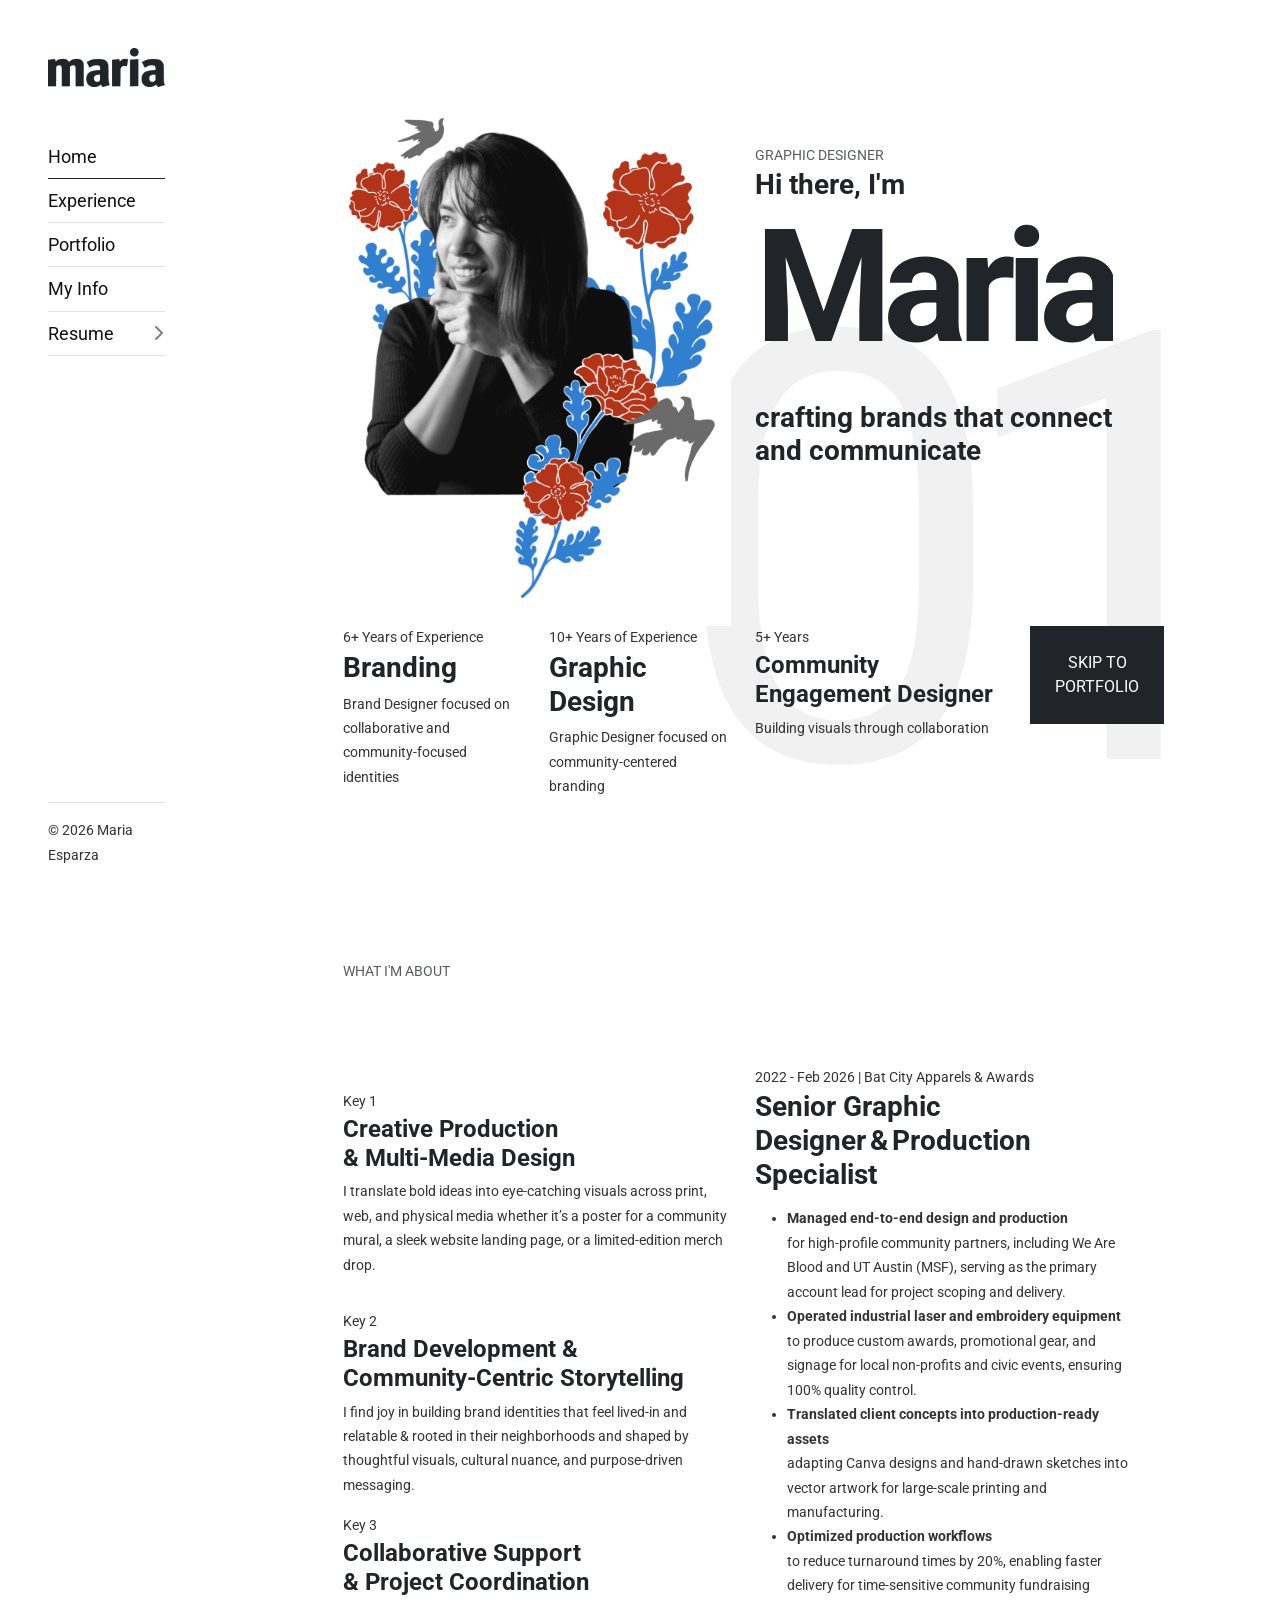
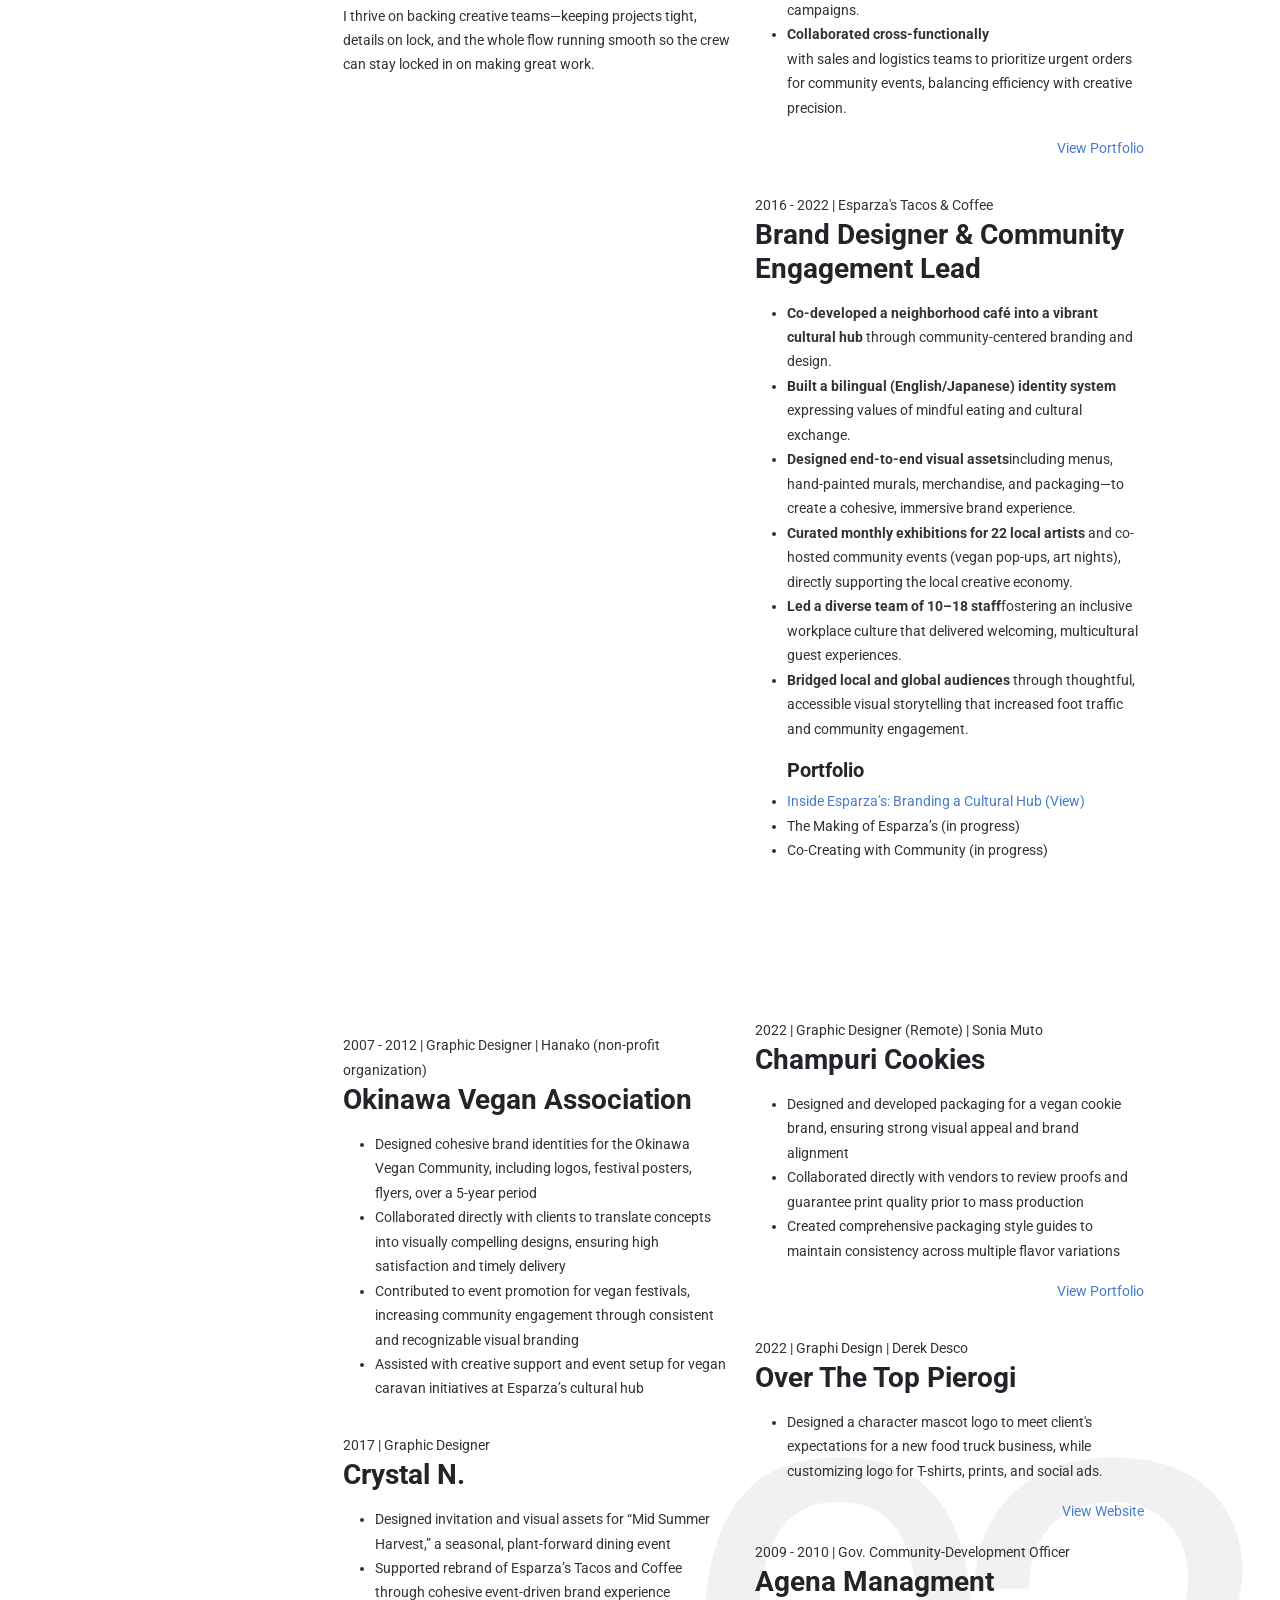
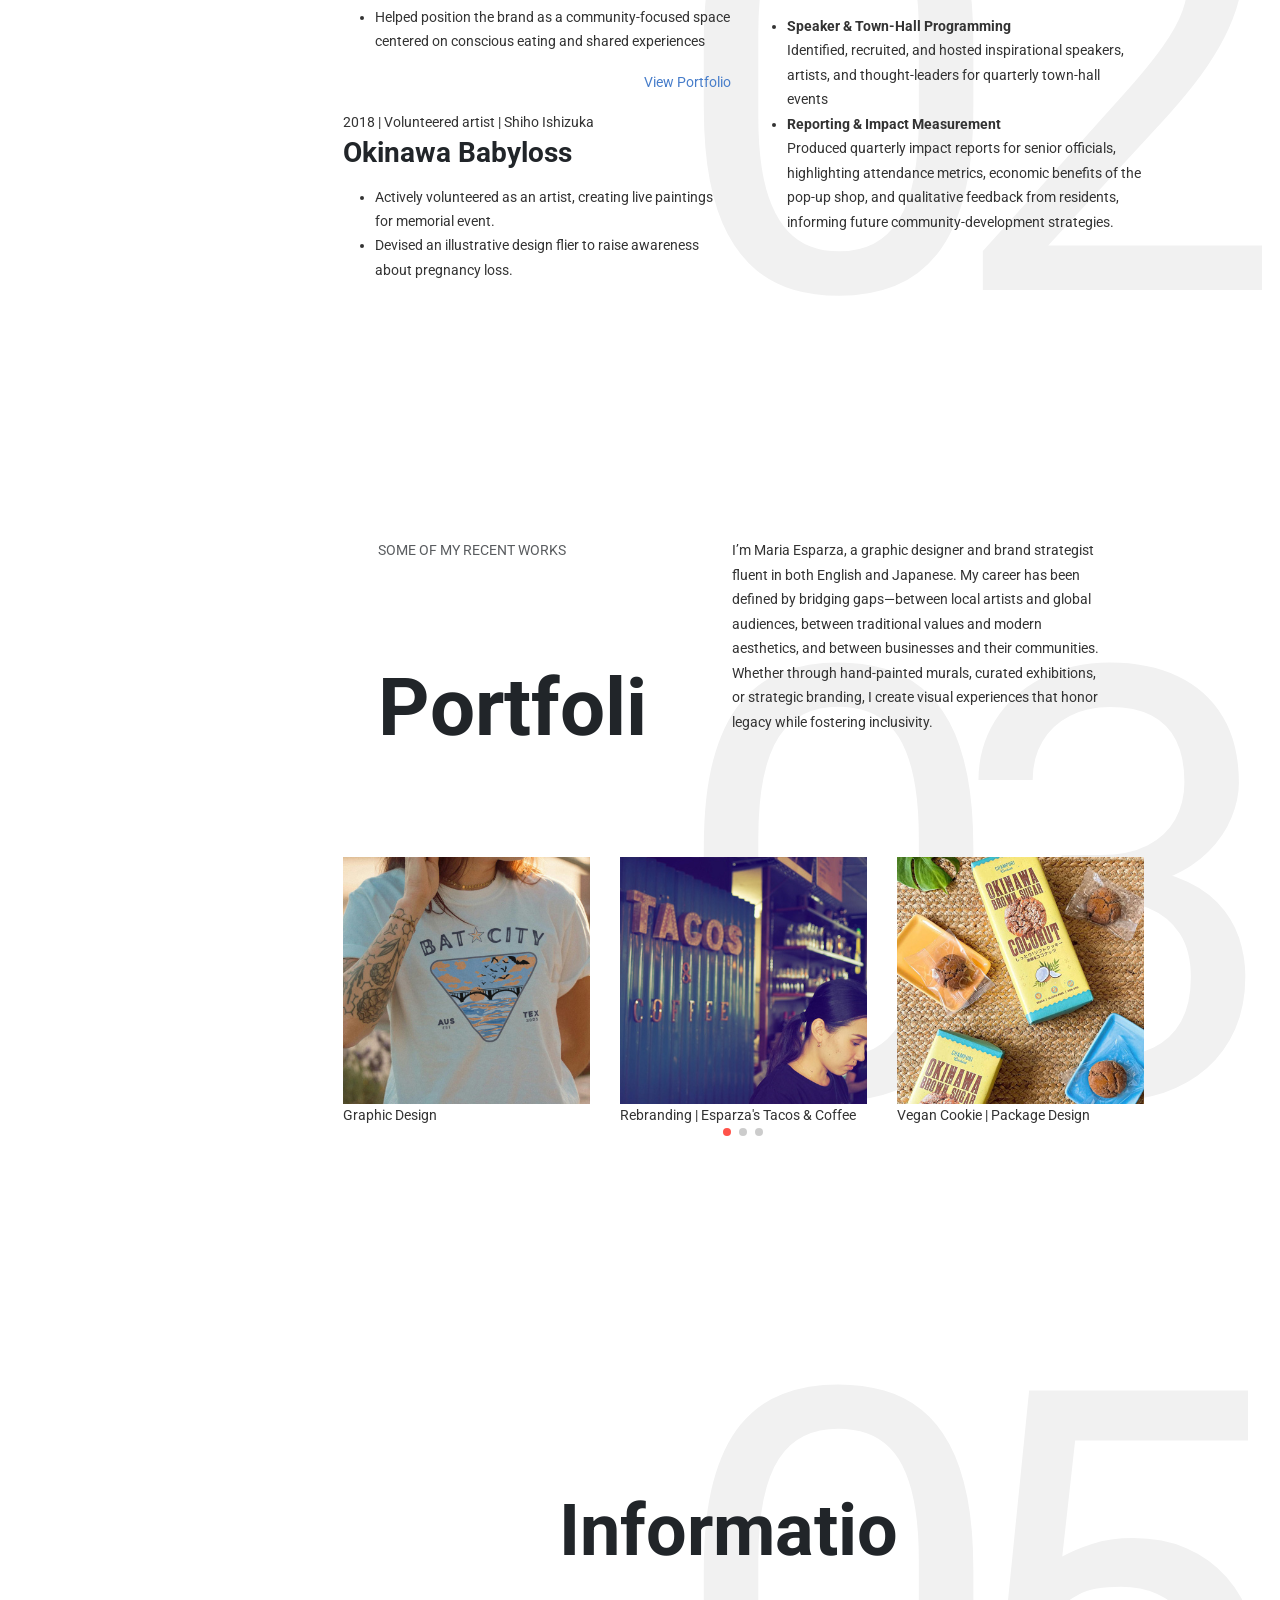
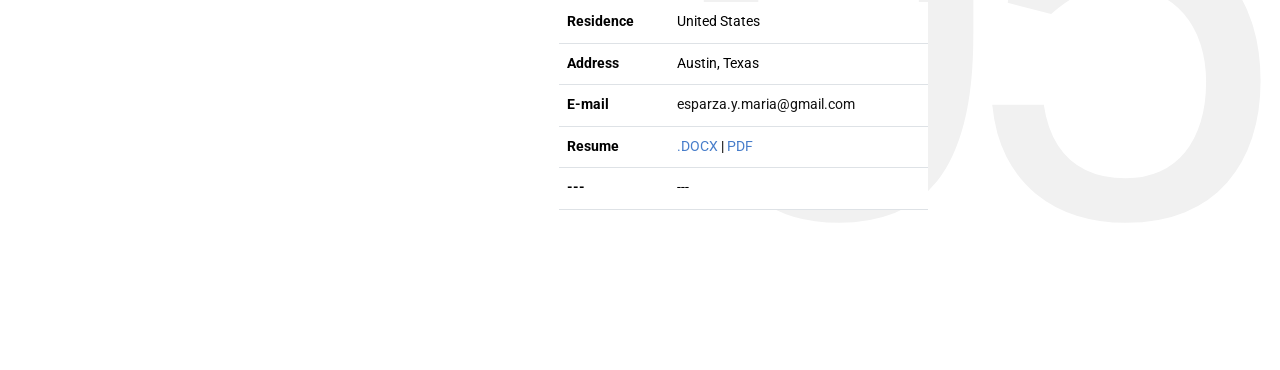
==== index.html @ 0010e44d "Add files via upload" ====
<!DOCTYPE html>
<html lang="en">

<head>
  <title>Maria Esparza Portfolio</title>
  <meta charset="utf-8">
  <meta http-equiv="X-UA-Compatible" content="IE=edge">
  <meta name="viewport" content="width=device-width, initial-scale=1.0">
  <meta name="format-detection" content="telephone=no">
  <meta name="apple-mobile-web-app-capable" content="yes">
  <meta name="author" content="">
  <meta name="keywords" content="">
  <meta name="description" content="">
  <link rel="stylesheet" type="text/css" href="css/vendor.css">
  <link href="https://cdn.jsdelivr.net/npm/bootstrap@5.3.1/dist/css/bootstrap.min.css" rel="stylesheet"
    integrity="sha384-4bw+/aepP/YC94hEpVNVgiZdgIC5+VKNBQNGCHeKRQN+PtmoHDEXuppvnDJzQIu9" crossorigin="anonymous">
  <link rel="stylesheet" type="text/css" href="style.css">

  <link rel="preconnect" href="https://fonts.googleapis.com">
  <link rel="preconnect" href="https://fonts.gstatic.com" crossorigin>
  <link href="https://fonts.googleapis.com/css2?family=Roboto:wght@100;300;400;700;900&display=swap" rel="stylesheet">
</head>

<body class="bg-body homepage post-template" data-bs-spy="scroll" data-bs-target="#header-nav" tabindex="0">
  <svg xmlns="http://www.w3.org/2000/svg" style="display: none;">
    <defs>
      <symbol xmlns="http://www.w3.org/2000/svg" id="instagram" viewBox="0 0 15 15">
        <path fill="none" stroke="currentColor"
          d="M11 3.5h1M4.5.5h6a4 4 0 0 1 4 4v6a4 4 0 0 1-4 4h-6a4 4 0 0 1-4-4v-6a4 4 0 0 1 4-4Zm3 10a3 3 0 1 1 0-6a3 3 0 0 1 0 6Z" />
      </symbol>
      <symbol xmlns="http://www.w3.org/2000/svg" id="facebook" viewBox="0 0 15 15">
        <path fill="none" stroke="currentColor"
          d="M7.5 14.5a7 7 0 1 1 0-14a7 7 0 0 1 0 14Zm0 0v-8a2 2 0 0 1 2-2h.5m-5 4h5" />
      </symbol>
      <symbol xmlns="http://www.w3.org/2000/svg" id="twitter" viewBox="0 0 15 15">
        <path fill="currentColor"
          d="m14.478 1.5l.5-.033a.5.5 0 0 0-.871-.301l.371.334Zm-.498 2.959a.5.5 0 1 0-1 0h1Zm-6.49.082h-.5h.5Zm0 .959h.5h-.5Zm-6.99 7V12a.5.5 0 0 0-.278.916L.5 12.5Zm.998-11l.469-.175a.5.5 0 0 0-.916-.048l.447.223Zm3.994 9l.354.353a.5.5 0 0 0-.195-.827l-.159.474Zm7.224-8.027l-.37.336l.18.199l.265-.04l-.075-.495Zm1.264-.94c.051.778.003 1.25-.123 1.606c-.122.345-.336.629-.723 1l.692.722c.438-.42.776-.832.974-1.388c.193-.546.232-1.178.177-2.006l-.998.066Zm0 3.654V4.46h-1v.728h1Zm-6.99-.646V5.5h1v-.959h-1Zm0 .959V6h1v-.5h-1ZM10.525 1a3.539 3.539 0 0 0-3.537 3.541h1A2.539 2.539 0 0 1 10.526 2V1Zm2.454 4.187C12.98 9.503 9.487 13 5.18 13v1c4.86 0 8.8-3.946 8.8-8.813h-1ZM1.03 1.675C1.574 3.127 3.614 6 7.49 6V5C4.174 5 2.421 2.54 1.966 1.325l-.937.35Zm.021-.398C.004 3.373-.157 5.407.604 7.139c.759 1.727 2.392 3.055 4.73 3.835l.317-.948c-2.155-.72-3.518-1.892-4.132-3.29c-.612-1.393-.523-3.11.427-5.013l-.895-.446Zm4.087 8.87C4.536 10.75 2.726 12 .5 12v1c2.566 0 4.617-1.416 5.346-2.147l-.708-.706Zm7.949-8.009A3.445 3.445 0 0 0 10.526 1v1c.721 0 1.37.311 1.82.809l.74-.671Zm-.296.83a3.513 3.513 0 0 0 2.06-1.134l-.744-.668a2.514 2.514 0 0 1-1.466.813l.15.989ZM.222 12.916C1.863 14.01 3.583 14 5.18 14v-1c-1.63 0-3.048-.011-4.402-.916l-.556.832Z" />
      </symbol>
      <symbol xmlns="http://www.w3.org/2000/svg" id="pinterest" viewBox="0 0 15 15">
        <path fill="none" stroke="currentColor"
          d="m4.5 13.5l3-7m-3.236 3a2.989 2.989 0 0 1-.764-2V7A3.5 3.5 0 0 1 7 3.5h1A3.5 3.5 0 0 1 11.5 7v.5a3 3 0 0 1-3 3a2.081 2.081 0 0 1-1.974-1.423L6.5 9m1 5.5a7 7 0 1 1 0-14a7 7 0 0 1 0 14Z" />
      </symbol>
      <symbol xmlns="http://www.w3.org/2000/svg" id="youtube" viewBox="0 0 15 15">
        <path fill="currentColor"
          d="m1.61 12.738l-.104.489l.105-.489Zm11.78 0l.104.489l-.105-.489Zm0-10.476l.104-.489l-.105.489Zm-11.78 0l.106.489l-.105-.489ZM6.5 5.5l.277-.416A.5.5 0 0 0 6 5.5h.5Zm0 4H6a.5.5 0 0 0 .777.416L6.5 9.5Zm3-2l.277.416a.5.5 0 0 0 0-.832L9.5 7.5ZM0 3.636v7.728h1V3.636H0Zm15 7.728V3.636h-1v7.728h1ZM1.506 13.227c3.951.847 8.037.847 11.988 0l-.21-.978a27.605 27.605 0 0 1-11.568 0l-.21.978ZM13.494 1.773a28.606 28.606 0 0 0-11.988 0l.21.978a27.607 27.607 0 0 1 11.568 0l.21-.978ZM15 3.636c0-.898-.628-1.675-1.506-1.863l-.21.978c.418.09.716.458.716.885h1Zm-1 7.728a.905.905 0 0 1-.716.885l.21.978A1.905 1.905 0 0 0 15 11.364h-1Zm-14 0c0 .898.628 1.675 1.506 1.863l.21-.978A.905.905 0 0 1 1 11.364H0Zm1-7.728c0-.427.298-.796.716-.885l-.21-.978A1.905 1.905 0 0 0 0 3.636h1ZM6 5.5v4h1v-4H6Zm.777 4.416l3-2l-.554-.832l-3 2l.554.832Zm3-2.832l-3-2l-.554.832l3 2l.554-.832Z" />
      </symbol>
      <symbol xmlns="http://www.w3.org/2000/svg" id="dribble" viewBox="0 0 15 15">
        <path fill="none" stroke="currentColor" stroke-linecap="round" stroke-linejoin="round"
          d="M4.839 1.024c3.346 4.041 5.096 7.922 5.704 12.782M.533 6.82c5.985-.138 9.402-1.083 11.97-4.216M2.7 12.594c3.221-4.902 7.171-5.65 11.755-4.293M14.5 7.5a7 7 0 1 0-14 0a7 7 0 0 0 14 0Z" />
      </symbol>
      <symbol xmlns="http://www.w3.org/2000/svg" id="calendar" viewBox="0 0 24 24">
        <g fill="none" stroke="currentColor" stroke-linecap="round" stroke-linejoin="round" stroke-width="2">
          <rect width="20" height="18" x="2" y="4" rx="4" />
          <path d="M8 2v4m8-4v4M2 10h20" />
        </g>
      </symbol>
      <symbol xmlns="http://www.w3.org/2000/svg" id="shopping-bag" viewBox="0 0 24 24">
        <g fill="none" stroke="currentColor" stroke-linecap="round" stroke-linejoin="round" stroke-width="2">
          <path
            d="M3.977 9.84A2 2 0 0 1 5.971 8h12.058a2 2 0 0 1 1.994 1.84l.803 10A2 2 0 0 1 18.833 22H5.167a2 2 0 0 1-1.993-2.16l.803-10Z" />
          <path d="M16 11V6a4 4 0 0 0-4-4v0a4 4 0 0 0-4 4v5" />
        </g>
      </symbol>
      <symbol xmlns="http://www.w3.org/2000/svg" id="gift" viewBox="0 0 24 24">
        <g fill="none" stroke="currentColor" stroke-linecap="round" stroke-linejoin="round" stroke-width="2">
          <rect width="18" height="14" x="3" y="8" rx="2" />
          <path d="M12 5a3 3 0 1 0-3 3m6 0a3 3 0 1 0-3-3m0 0v17m9-7H3" />
        </g>
      </symbol>
      <symbol xmlns="http://www.w3.org/2000/svg" id="arrow-cycle" viewBox="0 0 24 24">
        <g fill="none" stroke="currentColor" stroke-linecap="round" stroke-linejoin="round" stroke-width="2">
          <path
            d="M22 12c0 6-4.39 10-9.806 10C7.792 22 4.24 19.665 3 16m-1-4C2 6 6.39 2 11.806 2C16.209 2 19.76 4.335 21 8" />
          <path d="m7 17l-4-1l-1 4M17 7l4 1l1-4" />
        </g>
      </symbol>
      <symbol xmlns="http://www.w3.org/2000/svg" id="link" viewBox="0 0 24 24">
        <path fill="currentColor"
          d="M12 19a1 1 0 1 0-1-1a1 1 0 0 0 1 1Zm5 0a1 1 0 1 0-1-1a1 1 0 0 0 1 1Zm0-4a1 1 0 1 0-1-1a1 1 0 0 0 1 1Zm-5 0a1 1 0 1 0-1-1a1 1 0 0 0 1 1Zm7-12h-1V2a1 1 0 0 0-2 0v1H8V2a1 1 0 0 0-2 0v1H5a3 3 0 0 0-3 3v14a3 3 0 0 0 3 3h14a3 3 0 0 0 3-3V6a3 3 0 0 0-3-3Zm1 17a1 1 0 0 1-1 1H5a1 1 0 0 1-1-1v-9h16Zm0-11H4V6a1 1 0 0 1 1-1h1v1a1 1 0 0 0 2 0V5h8v1a1 1 0 0 0 2 0V5h1a1 1 0 0 1 1 1ZM7 15a1 1 0 1 0-1-1a1 1 0 0 0 1 1Zm0 4a1 1 0 1 0-1-1a1 1 0 0 0 1 1Z" />
      </symbol>
      <symbol xmlns="http://www.w3.org/2000/svg" id="arrow-left" viewBox="0 0 24 24">
        <path fill="currentColor"
          d="M17 11H9.41l3.3-3.29a1 1 0 1 0-1.42-1.42l-5 5a1 1 0 0 0-.21.33a1 1 0 0 0 0 .76a1 1 0 0 0 .21.33l5 5a1 1 0 0 0 1.42 0a1 1 0 0 0 0-1.42L9.41 13H17a1 1 0 0 0 0-2Z" />
      </symbol>
      <symbol xmlns="http://www.w3.org/2000/svg" id="arrow-right" viewBox="0 0 24 24">
        <path fill="currentColor"
          d="M17.92 11.62a1 1 0 0 0-.21-.33l-5-5a1 1 0 0 0-1.42 1.42l3.3 3.29H7a1 1 0 0 0 0 2h7.59l-3.3 3.29a1 1 0 0 0 0 1.42a1 1 0 0 0 1.42 0l5-5a1 1 0 0 0 .21-.33a1 1 0 0 0 0-.76Z" />
      </symbol>
      <symbol xmlns="http://www.w3.org/2000/svg" id="play" viewBox="0 0 24 24">
        <g fill="none" fill-rule="evenodd">
          <path
            d="M24 0v24H0V0h24ZM12.593 23.258l-.011.002l-.071.035l-.02.004l-.014-.004l-.071-.035c-.01-.004-.019-.001-.024.005l-.004.01l-.017.428l.005.02l.01.013l.104.074l.015.004l.012-.004l.104-.074l.012-.016l.004-.017l-.017-.427c-.002-.01-.009-.017-.017-.018Zm.265-.113l-.013.002l-.185.093l-.01.01l-.003.011l.018.43l.005.012l.008.007l.201.093c.012.004.023 0 .029-.008l.004-.014l-.034-.614c-.003-.012-.01-.02-.02-.022Zm-.715.002a.023.023 0 0 0-.027.006l-.006.014l-.034.614c0 .012.007.02.017.024l.015-.002l.201-.093l.01-.008l.004-.011l.017-.43l-.003-.012l-.01-.01l-.184-.092Z" />
          <path fill="currentColor"
            d="M5.669 4.76a1.469 1.469 0 0 1 2.04-1.177c1.062.454 3.442 1.533 6.462 3.276c3.021 1.744 5.146 3.267 6.069 3.958c.788.591.79 1.763.001 2.356c-.914.687-3.013 2.19-6.07 3.956c-3.06 1.766-5.412 2.832-6.464 3.28c-.906.387-1.92-.2-2.038-1.177c-.138-1.142-.396-3.735-.396-7.237c0-3.5.257-6.092.396-7.235Z" />
        </g>
      </symbol>
      <symbol xmlns="http://www.w3.org/2000/svg" id="category" viewBox="0 0 24 24">
        <path fill="currentColor"
          d="M19 5.5h-6.28l-.32-1a3 3 0 0 0-2.84-2H5a3 3 0 0 0-3 3v13a3 3 0 0 0 3 3h14a3 3 0 0 0 3-3v-10a3 3 0 0 0-3-3Zm1 13a1 1 0 0 1-1 1H5a1 1 0 0 1-1-1v-13a1 1 0 0 1 1-1h4.56a1 1 0 0 1 .95.68l.54 1.64a1 1 0 0 0 .95.68h7a1 1 0 0 1 1 1Z" />
      </symbol>
      <symbol xmlns="http://www.w3.org/2000/svg" id="calendar" viewBox="0 0 24 24">
        <path fill="currentColor"
          d="M19 4h-2V3a1 1 0 0 0-2 0v1H9V3a1 1 0 0 0-2 0v1H5a3 3 0 0 0-3 3v12a3 3 0 0 0 3 3h14a3 3 0 0 0 3-3V7a3 3 0 0 0-3-3Zm1 15a1 1 0 0 1-1 1H5a1 1 0 0 1-1-1v-7h16Zm0-9H4V7a1 1 0 0 1 1-1h2v1a1 1 0 0 0 2 0V6h6v1a1 1 0 0 0 2 0V6h2a1 1 0 0 1 1 1Z" />
      </symbol>
      <symbol xmlns="http://www.w3.org/2000/svg" id="heart" viewBox="0 0 24 24">
        <path fill="currentColor"
          d="M20.16 4.61A6.27 6.27 0 0 0 12 4a6.27 6.27 0 0 0-8.16 9.48l7.45 7.45a1 1 0 0 0 1.42 0l7.45-7.45a6.27 6.27 0 0 0 0-8.87Zm-1.41 7.46L12 18.81l-6.75-6.74a4.28 4.28 0 0 1 3-7.3a4.25 4.25 0 0 1 3 1.25a1 1 0 0 0 1.42 0a4.27 4.27 0 0 1 6 6.05Z" />
      </symbol>
      <symbol xmlns="http://www.w3.org/2000/svg" id="plus" viewBox="0 0 24 24">
        <path fill="currentColor"
          d="M19 11h-6V5a1 1 0 0 0-2 0v6H5a1 1 0 0 0 0 2h6v6a1 1 0 0 0 2 0v-6h6a1 1 0 0 0 0-2Z" />
      </symbol>
      <symbol xmlns="http://www.w3.org/2000/svg" id="minus" viewBox="0 0 24 24">
        <path fill="currentColor" d="M19 11H5a1 1 0 0 0 0 2h14a1 1 0 0 0 0-2Z" />
      </symbol>
      <symbol xmlns="http://www.w3.org/2000/svg" id="cart" viewBox="0 0 24 24">
        <path fill="currentColor"
          d="M8.5 19a1.5 1.5 0 1 0 1.5 1.5A1.5 1.5 0 0 0 8.5 19ZM19 16H7a1 1 0 0 1 0-2h8.491a3.013 3.013 0 0 0 2.885-2.176l1.585-5.55A1 1 0 0 0 19 5H6.74a3.007 3.007 0 0 0-2.82-2H3a1 1 0 0 0 0 2h.921a1.005 1.005 0 0 1 .962.725l.155.545v.005l1.641 5.742A3 3 0 0 0 7 18h12a1 1 0 0 0 0-2Zm-1.326-9l-1.22 4.274a1.005 1.005 0 0 1-.963.726H8.754l-.255-.892L7.326 7ZM16.5 19a1.5 1.5 0 1 0 1.5 1.5a1.5 1.5 0 0 0-1.5-1.5Z" />
      </symbol>
      <symbol xmlns="http://www.w3.org/2000/svg" id="check" viewBox="0 0 24 24">
        <path fill="currentColor"
          d="M18.71 7.21a1 1 0 0 0-1.42 0l-7.45 7.46l-3.13-3.14A1 1 0 1 0 5.29 13l3.84 3.84a1 1 0 0 0 1.42 0l8.16-8.16a1 1 0 0 0 0-1.47Z" />
      </symbol>
      <symbol xmlns="http://www.w3.org/2000/svg" id="trash" viewBox="0 0 24 24">
        <path fill="currentColor"
          d="M10 18a1 1 0 0 0 1-1v-6a1 1 0 0 0-2 0v6a1 1 0 0 0 1 1ZM20 6h-4V5a3 3 0 0 0-3-3h-2a3 3 0 0 0-3 3v1H4a1 1 0 0 0 0 2h1v11a3 3 0 0 0 3 3h8a3 3 0 0 0 3-3V8h1a1 1 0 0 0 0-2ZM10 5a1 1 0 0 1 1-1h2a1 1 0 0 1 1 1v1h-4Zm7 14a1 1 0 0 1-1 1H8a1 1 0 0 1-1-1V8h10Zm-3-1a1 1 0 0 0 1-1v-6a1 1 0 0 0-2 0v6a1 1 0 0 0 1 1Z" />
      </symbol>
      <symbol xmlns="http://www.w3.org/2000/svg" id="star-outline" viewBox="0 0 15 15">
        <path fill="none" stroke="currentColor" stroke-linecap="round" stroke-linejoin="round"
          d="M7.5 9.804L5.337 11l.413-2.533L4 6.674l2.418-.37L7.5 4l1.082 2.304l2.418.37l-1.75 1.793L9.663 11L7.5 9.804Z" />
      </symbol>
      <symbol xmlns="http://www.w3.org/2000/svg" id="star-solid" viewBox="0 0 15 15">
        <path fill="currentColor"
          d="M7.953 3.788a.5.5 0 0 0-.906 0L6.08 5.85l-2.154.33a.5.5 0 0 0-.283.843l1.574 1.613l-.373 2.284a.5.5 0 0 0 .736.518l1.92-1.063l1.921 1.063a.5.5 0 0 0 .736-.519l-.373-2.283l1.574-1.613a.5.5 0 0 0-.283-.844L8.921 5.85l-.968-2.062Z" />
      </symbol>
      <symbol xmlns="http://www.w3.org/2000/svg" id="search" viewBox="0 0 24 24">
        <path fill="currentColor"
          d="M21.71 20.29L18 16.61A9 9 0 1 0 16.61 18l3.68 3.68a1 1 0 0 0 1.42 0a1 1 0 0 0 0-1.39ZM11 18a7 7 0 1 1 7-7a7 7 0 0 1-7 7Z" />
      </symbol>
      <symbol xmlns="http://www.w3.org/2000/svg" id="user" viewBox="0 0 24 24">
        <path fill="currentColor"
          d="M15.71 12.71a6 6 0 1 0-7.42 0a10 10 0 0 0-6.22 8.18a1 1 0 0 0 2 .22a8 8 0 0 1 15.9 0a1 1 0 0 0 1 .89h.11a1 1 0 0 0 .88-1.1a10 10 0 0 0-6.25-8.19ZM12 12a4 4 0 1 1 4-4a4 4 0 0 1-4 4Z" />
      </symbol>
      <symbol xmlns="http://www.w3.org/2000/svg" id="close" viewBox="0 0 15 15">
        <path fill="currentColor"
          d="M7.953 3.788a.5.5 0 0 0-.906 0L6.08 5.85l-2.154.33a.5.5 0 0 0-.283.843l1.574 1.613l-.373 2.284a.5.5 0 0 0 .736.518l1.92-1.063l1.921 1.063a.5.5 0 0 0 .736-.519l-.373-2.283l1.574-1.613a.5.5 0 0 0-.283-.844L8.921 5.85l-.968-2.062Z" />
      </symbol>
      <symbol xmlns="http://www.w3.org/2000/svg" id="quote" viewBox="0 0 448 512">
        <path fill="currentColor"
          d="M0 216C0 149.7 53.7 96 120 96h8c17.7 0 32 14.3 32 32s-14.3 32-32 32h-8c-30.9 0-56 25.1-56 56v8h64c35.3 0 64 28.7 64 64v64c0 35.3-28.7 64-64 64H64c-35.3 0-64-28.7-64-64V216zm256 0c0-66.3 53.7-120 120-120h8c17.7 0 32 14.3 32 32s-14.3 32-32 32h-8c-30.9 0-56 25.1-56 56v8h64c35.3 0 64 28.7 64 64v64c0 35.3-28.7 64-64 64h-64c-35.3 0-64-28.7-64-64V216z" />
      </symbol>
      <symbol xmlns="http://www.w3.org/2000/svg" id="folder" viewBox="0 0 18 18" fill="none">
        <path
          d="M14.0946 4.04689H9.56953L9.33895 3.3259C9.18947 2.90285 8.9122 2.53678 8.54555 2.27842C8.1789 2.02006 7.74102 1.8822 7.29258 1.88393H4.00687C3.43356 1.88393 2.88374 2.11181 2.47835 2.51744C2.07296 2.92308 1.84521 3.47324 1.84521 4.04689V13.4197C1.84521 13.9934 2.07296 14.5435 2.47835 14.9492C2.88374 15.3548 3.43356 15.5827 4.00687 15.5827H14.0946C14.6679 15.5827 15.2177 15.3548 15.6231 14.9492C16.0285 14.5435 16.2562 13.9934 16.2562 13.4197V6.20985C16.2562 5.6362 16.0285 5.08604 15.6231 4.68041C15.2177 4.27477 14.6679 4.04689 14.0946 4.04689ZM14.8151 13.4197C14.8151 13.6109 14.7392 13.7943 14.6041 13.9295C14.469 14.0648 14.2857 14.1407 14.0946 14.1407H4.00687C3.81577 14.1407 3.63249 14.0648 3.49736 13.9295C3.36223 13.7943 3.28632 13.6109 3.28632 13.4197V4.04689C3.28632 3.85567 3.36223 3.67229 3.49736 3.53707C3.63249 3.40186 3.81577 3.3259 4.00687 3.3259H7.29258C7.44364 3.32551 7.591 3.37264 7.71384 3.46061C7.83667 3.54859 7.92877 3.67297 7.97711 3.81617L8.3662 4.99859C8.41454 5.1418 8.50664 5.26618 8.62947 5.35415C8.75231 5.44213 8.89967 5.48925 9.05073 5.48886H14.0946C14.2857 5.48886 14.469 5.56483 14.6041 5.70004C14.7392 5.83525 14.8151 6.01863 14.8151 6.20985V13.4197Z"
          fill="black" />
      </symbol>
      <symbol xmlns="http://www.w3.org/2000/svg" id="clock" viewBox="0 0 18 18" fill="none">
        <path
          d="M11.0931 9.19042L9.58134 8.3173V5.12838C9.58134 4.93716 9.50543 4.75377 9.3703 4.61856C9.23517 4.48335 9.05189 4.40739 8.86079 4.40739C8.66969 4.40739 8.48641 4.48335 8.35128 4.61856C8.21615 4.75377 8.14024 4.93716 8.14024 5.12838V8.73331C8.14024 8.85987 8.17354 8.9842 8.23678 9.0938C8.30002 9.2034 8.39098 9.29441 8.50051 9.35769L10.3725 10.4392C10.4545 10.4873 10.5452 10.5186 10.6393 10.5315C10.7335 10.5444 10.8292 10.5385 10.9211 10.5142C11.013 10.4899 11.0991 10.4477 11.1746 10.3899C11.2501 10.3322 11.3134 10.26 11.3609 10.1777C11.4084 10.0953 11.4392 10.0044 11.4515 9.91012C11.4637 9.81583 11.4572 9.72004 11.4323 9.62828C11.4074 9.53652 11.3646 9.45059 11.3064 9.37544C11.2482 9.3003 11.1757 9.23741 11.0931 9.19042ZM8.86079 1.52344C7.43567 1.52344 6.04256 1.94629 4.85762 2.73852C3.67268 3.53075 2.74913 4.65678 2.20376 5.97421C1.6584 7.29165 1.5157 8.74131 1.79373 10.1399C2.07175 11.5385 2.75801 12.8231 3.76572 13.8315C4.77343 14.8398 6.05733 15.5265 7.45506 15.8047C8.8528 16.0828 10.3016 15.9401 11.6182 15.3944C12.9349 14.8487 14.0602 13.9246 14.852 12.7389C15.6437 11.5532 16.0663 10.1593 16.0663 8.73331C16.0642 6.82178 15.3044 4.98914 13.9535 3.63748C12.6027 2.28582 10.7712 1.52554 8.86079 1.52344ZM8.86079 14.5012C7.7207 14.5012 6.60621 14.1629 5.65826 13.5291C4.7103 12.8954 3.97146 11.9945 3.53517 10.9406C3.09887 9.88665 2.98472 8.72691 3.20714 7.60805C3.42956 6.48919 3.97857 5.46145 4.78474 4.65479C5.5909 3.84814 6.61802 3.2988 7.73621 3.07624C8.8544 2.85369 10.0134 2.96791 11.0667 3.40447C12.12 3.84103 13.0203 4.58031 13.6537 5.52884C14.2871 6.47737 14.6252 7.59253 14.6252 8.73331C14.6233 10.2625 14.0154 11.7284 12.9347 12.8097C11.8541 13.891 10.389 14.4993 8.86079 14.5012Z"
          fill="black" />
      </symbol>
    </defs>
  </svg>

  <a class="menu-btn"><span></span></a>

  <div class="container-fluid overflow-hidden">

    <header id="header-nav" class="col-lg-2 position-fixed px-5 bg-white h-100">
      <div class="header-wrap d-flex flex-column justify-content-between h-100">
        <div class="navigation">
          <div class="site-logo mt-5">
            <a href="index.html">
              <img src="images/logo.gif" alt="logo" class="img-fluid">
            </a>
          </div>

          <nav id="one-page-menu" class="vertical-menu my-5">
            <ul class="menu-list list-unstyled">
              <li><a href="#home" class="nav-link">Home</a></li>
              <li><a href="#experience" class="nav-link">Experience</a></li>
              <li><a href="#portfolio" class="nav-link">Portfolio</a></li>
              <li><a href="#contact" class="nav-link">My Info</a></li>
              <li>
                <a class="nav-link btn-toggle d-flex justify-content-between align-items-center collapsed"
                  data-bs-toggle="collapse" data-bs-target="#pages-collapse" aria-expanded="false">
                  Resume
                </a>
                <div id="pages-collapse" class="collapse">
                  <ul class="list-unstyled py-3">

                    <li>
                      <a href="files/MariaGraphics-Resume.docx" download="MariaGraphics-Resume.docx">download (Word) </a>
                    </li>
                    <li>
                      <a href="files/MariaGraphics-Resume.pdf" download="MariaGraphics-Resume.pdf">download (Pdf) </a>
                    </li>

            </ul>
          </nav>
        </div>
				<div class="mt-5">

                <p  class="py-3 border-top d-flex">© 2026 Maria Esparza</p>

				</div>
      </div>
    </header>

    <main class="col-lg-10 offset-lg-2">
      <div class="container">

        <!-- content wrapper -->
        <div class="justify-content-center px-1 mx-1 px-xl-5 mx-xl-5">

          <section id="home" class="py-5 bg-text" data-text="01">
            <div class="row">
              <div class="col-lg-6">
                <div class="banner-image text-center" data-aos="fade-right">
                  <img src="images/Untitled_Artwork.png" alt="banner" class="img-fluid" class="img-fluid">
                </div>
              </div>
              <div class="col-lg-6">
                <div class="banner-content my-1 pt-1 my-lg-5 pt-lg-5" data-aos="fade-in">
                  <span class="text-muted text-uppercase">Graphic Designer </span>
                  <h3 class="sub-heading">Hi there, I'm</h3>
                  <h1 class="banner-title display-xl lh-1 txt-fx slide-up">Maria</h1>
                  <h3 class="sub-heading" data-aos="fade-up">crafting brands that connect and communicate</h3>
                </div>
              </div>
            </div>

            <div class="row">
              <div class="col-lg-3">
                <div class="icon-box" data-aos="fade-up">
                  <span>6+ Years of Experience</span>
                  <h3 class="sub-heading">Branding</h3>
                  <p>Brand Designer focused on collaborative and community-focused identities</p>
                </div>
              </div>
              <div class="col-lg-3">
                <div class="icon-box" data-aos="fade-up" data-aos-delay="100">
                  <span>10+ Years of Experience</span>
                  <h3 class="sub-heading">Graphic Design</h3>
                  <p>Graphic Designer focused on community-centered branding</p>
                </div>
              </div>
              <div class="col-lg-4">
                <div class="icon-box" data-aos="fade-up" data-aos-delay="200">
                  <span>5+ Years</span>
                  <h4 class="sub-heading">Community Engagement Designer</h4>
                  <p>Building visuals through collaboration</p>
                </div>
              </div>
              <div class="col-lg-2">
                <a href="#portfolio" class="btn btn-dark text-uppercase py-4 px-4" data-aos="fade-up" data-aos-delay="300">Skip to Portfolio</a>
              </div>
            </div>
          </section>

          <section id="experience" class="my-5 py-5 bg-text" data-text="02">
            <div class="row d-flex flex-wrap" data-aos="fade-up">
              <div class="col-lg-6 pb-5">
                <span class="text-muted text-uppercase">What I'm about</span>
                <h3 class="display-4 txt-fx slide-up">Key Strengths</h3>
                <div class="data-info py-3" data-aos="fade-up">
                  <span class="meta-date">Key 1</span>
                  <h4 class="info-title">Creative Production <br/>& Multi‑Media Design</h4>
                  <p>I translate bold ideas into eye‑catching visuals across print, web, and physical media whether it’s a poster for a community mural, a sleek website landing page, or a limited‑edition merch drop.</p>
                </div>
                <div class="data-info" data-aos="fade-up" data-aos-delay="100">
                  <span class="meta-date">Key 2</span>
                  <h4 class="info-title">Brand Development & <br>Community‑Centric Storytelling</h4>
                  <p>I find joy in building brand identities that feel lived-in and relatable & rooted in their neighborhoods and shaped by thoughtful visuals, cultural nuance, and purpose-driven messaging.</p>
                </div>
                                <div class="data-info" data-aos="fade-up" data-aos-delay="100">
                  <span class="meta-date">Key 3</span>
                  <h4 class="info-title">Collaborative Support <br/> & Project Coordination</h4>
                  <p>I thrive on backing creative teams—keeping projects tight, details on lock, and the whole flow running smooth so the crew can stay locked in on making great work.</p>
                </div>
              </div>


              <div class="col-lg-6 pb-5">
                <h2 class="display-4 txt-fx slide-up">Experiences</h2>
                <div class="data-info py-3" data-aos="fade-up" data-aos-delay="200">
                  <span class="meta-date">2022 - Feb 2026 | Bat City Apparels & Awards</span>
                  <h3 class="info-title"> Senior Graphic Designer & Production Specialist</h3>
                   <p><ul><li><b>Managed end-to-end design and production </b>
                    <br/>for high-profile community partners, including We Are Blood and UT Austin (MSF), serving as the primary account lead for project scoping and delivery.</li>
                         <li><b>Operated industrial laser and embroidery equipment </b>
                    <br/>to produce custom awards, promotional gear, and signage for local non-profits and civic events, ensuring 100% quality control.</li>
                         <li><b>Translated client concepts into production-ready assets </b>
                    <br/>adapting Canva designs and hand-drawn sketches into vector artwork for large-scale printing and manufacturing.</li>
                         <li><b>Optimized production workflows</b>
                    <br/>to reduce turnaround times by 20%, enabling faster delivery for time-sensitive community fundraising campaigns.</li>
                    
                         <li><b>Collaborated cross-functionally </b>
                    <br/>with sales and logistics teams to prioritize urgent orders for community events, balancing efficiency with creative precision.</li>
                    </ul>
                   </p>
                    <p style="text-align: right; "><a href="batcity-portfolio.html" class="port-link" >View Portfolio</a></p>

                </div>
                <div class="data-info" data-aos="fade-up" data-aos-delay="300">
                  <span class="meta-date">2016 - 2022 | Esparza's Tacos & Coffee </span>
                  <h3 class="info-title">Brand Designer & Community Engagement Lead</h3>
                  <p>
                    <ul>
                      <li><b>Co-developed a neighborhood café into a vibrant cultural hub</b> through community-centered branding and design.</li>
                      <li><b>Built a bilingual (English/Japanese) identity system</b> expressing values of mindful eating and cultural exchange.</li>
                      <li><b>Designed end-to-end visual assets</b>including menus, hand-painted murals, merchandise, and packaging—to create a cohesive, immersive brand experience.</li>
                      <li><b>Curated monthly exhibitions for 22 local artists </b> and co-hosted community events (vegan pop-ups, art nights), directly supporting the local creative economy.</li>
                      <li><b>Led a diverse team of 10–18 staff</b>fostering an inclusive workplace culture that delivered welcoming, multicultural guest experiences.</li>
                      <li><b>Bridged local and global audiences </b>through thoughtful, accessible visual storytelling that increased foot traffic and community engagement.</li>
                    </ul>
                    <ul>
                      <h5>Portfolio</h5>
                      <li><a href="Esparzas-Portfolio.html" class="port-link" >Inside Esparza’s: Branding a Cultural Hub (View)</a></li>
                      <li>The Making of Esparza’s  (in progress)</li>
                      <li>Co-Creating with Community (in progress)</li>
                    </ul>
                  </p>
                </div>
              </div>
            </div>
            <div class="row d-flex flex-wrap" data-aos="fade-up">
              <div class="col-lg-6 pb-5">
                <h3 class="display-4 txt-fx slide-up">Freelance</h3>
                <div class="data-info py-3" data-aos="fade-up">
                  <span class="meta-date">2007 - 2012 | Graphic Designer | Hanako (non-profit organization)</span>
                  <h3 class="info-title">Okinawa Vegan Association </h3>
                  <p>
                    <ul>
                      <li>Designed cohesive brand identities for the Okinawa Vegan Community, including logos, 
                        festival posters, flyers, over a 5-year period</li>
                       <li>Collaborated directly with clients to translate concepts into visually compelling designs, 
                        ensuring high satisfaction and timely delivery</li>
                        <li>Contributed to event promotion for vegan festivals, increasing community 
                          engagement through consistent and recognizable visual branding</li>
                        <li>Assisted with creative support and event setup for vegan caravan initiatives at Esparza’s 
                          cultural hub</li>
                    </ul>
                    </p>
                </div>
                <div class="data-info" data-aos="fade-up" data-aos-delay="100">
                  <span class="meta-date">2017 | Graphic Designer</span>
                  <h3 class="info-title">Crystal N.</h3>
                  <p>
                    <ul>
                      <li>Designed invitation and visual assets for “Mid Summer Harvest,” a seasonal, plant-forward dining event</li>
                      <li>Supported rebrand of Esparza’s Tacos and Coffee through cohesive event-driven brand experience</li>
                      <li>Helped position the brand as a community-focused space centered on conscious eating and shared experiences</li>
                  </ul>
                  </p>
                  <p style="text-align: right;"><a href="SummerSolstice-Portfolio.html" class="port-link" >View Portfolio</a></p>

                </div>
                <div class="data-info" data-aos="fade-up" data-aos-delay="100">
                  <span class="meta-date">2018 | Volunteered artist | Shiho Ishizuka</span>
                  <h3 class="info-title">Okinawa Babyloss </h3>
                <p>
                    <ul>
                      <li>Actively volunteered as an artist, creating live paintings for memorial event.</li>
                      <li>Devised an illustrative design flier to raise awareness about pregnancy loss.</li>
                    </ul>
                </p>
                </div>

              </div>
              <div class="col-lg-6 pb-5">
                <h2 class="display-4 txt-fx slide-up"></h2>
                <div class="data-info py-3" data-aos="fade-up" data-aos-delay="200">
                  <span class="meta-date">2022 | Graphic Designer (Remote) | Sonia Muto</span>
                  <h3 class="info-title">Champuri Cookies</h3>
                  <p>
                    <ul>
                      <li>Designed and developed packaging for a vegan cookie brand, ensuring strong visual appeal and brand alignment</li>
                      <li>Collaborated directly with vendors to review proofs and guarantee print quality prior to mass production</li>
                      <li>Created comprehensive packaging style guides to maintain consistency across multiple flavor variations</li>
                  </ul>
                  </p>
                  <p style="text-align: right; "><a href="Champuri-portfolio.html" class="port-link" >View Portfolio</a></p>
                </div>
                
                
                <div class="data-info" data-aos="fade-up" data-aos-delay="100">
                  <span class="meta-date">2022 | Graphi Design | Derek Desco</span>
                  <h3 class="info-title">Over The Top Pierogi </h3>
                <p>
                    <ul>
                      <li>Designed a character mascot logo to meet client's expectations for a new
                      food truck business, while customizing logo for T-shirts, prints, and social ads.
                    </li>
                    </ul>
                </p>
                <p style="text-align: right;"><a href="https://roguespierogi.com/" class="port-link" >View Website</a></p>

                </div>
                <div class="data-info" data-aos="fade-up" data-aos-delay="100">
                  <span class="meta-date">2009 - 2010 | Gov. Community‑Development Officer </span>
                  <h3 class="info-title">Agena Managment</h3>
                  <p><ul><li><b>Speaker & Town‑Hall Programming</b>
                    <br/>Identified, recruited, and hosted inspirational speakers, artists, and thought‑leaders for quarterly town‑hall events</li>
                         <li><b>Reporting & Impact Measurement</b>
                    <br/>Produced quarterly impact reports for senior officials, highlighting attendance metrics, economic benefits of the pop‑up shop, and qualitative feedback from residents, informing future community‑development strategies.</li>
                    </ul>
                    
                  </p>
                </div>
              </div>
            </div>
          </section>



          <section id="portfolio" class="my-5 py-5 bg-text" data-text="03">
            <div class="section-header my-5" data-aos="fade-up">
              <div class="row justify-content-center g-5">
                <div class="col-lg-5">
                  <span class="text-muted text-uppercase">some of my recent works</span>
                  <h2 class="display-1 txt-fx slide-up">Portfolio</h2>
                </div>
                <div class="col-lg-6" data-aos="fade-up">
                  <p>I’m Maria Esparza, a graphic designer and brand strategist fluent in both English and Japanese. My career has been defined by bridging gaps—between local artists and global audiences, between traditional values and modern aesthetics, and between businesses and their communities. Whether through hand-painted murals, curated exhibitions, or strategic branding, I create visual experiences that honor legacy while fostering inclusivity.</p>
                </div>
              </div>
            </div>
            <div class="swiper portfolio-Swiper portfolio-content py-4" data-aos="fade-up">
              <div class="swiper-wrapper">

                <div class="swiper-slide">
                  <div class="image-holder">
                    <a href="batcity-portfolio.html" title="portfolio details"><img src="images/batcity-thumb.jpg"
                        alt="portfolio" class="img-fluid"></a>
                  </div>
                  <div class="caption d-flex justify-content-between align-items-center">
                    <div class="title">Graphic Design</div>
                  </div>
                </div>
                <div class="swiper-slide">
                  <div class="image-holder">
                    <a href="Esparzas-Portfolio.html" title="portfolio details"><img src="images/etc-thumb.jpg"
                        alt="portfolio" class="img-fluid"></a>
                  </div>
                  <div class="caption d-flex justify-content-between align-items-center">
                    <div class="title">Rebranding | Esparza's Tacos & Coffee</div>
                  </div>
                </div>
                <div class="swiper-slide">
                  <div class="image-holder">
                    <a href="Champuri-portfolio.html" title="portfolio details"><img src="images/c-cookie-thumb.jpg"
                        alt="portfolio" class="img-fluid"></a>
                  </div>
                  <div class="caption d-flex justify-content-between align-items-center">
                    <div class="title">Vegan Cookie | Package Design</div>
                  </div>
                </div>
                <div class="swiper-slide">
                  <div class="image-holder">
                    <a href="SummerHarvest-Portfolio.html" title="portfolio details"><img src="images/summerharvest-thumb.jpg"
                        alt="portfolio" class="img-fluid"></a>
                  </div>
                  <div class="caption d-flex justify-content-between align-items-center">
                    <div class="title">Printed Goods & Apparel</div>
                  </div>
                </div>
                <div class="swiper-slide">
                  <div class="image-holder">
                    <a href="Mech-portfolio.html" title="portfolio details"><img src="images/merch-thumb.jpg"
                        alt="portfolio" class="img-fluid"></a>
                  </div>
                  <div class="caption d-flex justify-content-between align-items-center">
                    <div class="title">Merchandise Goods</div>
                  </div>
                </div>
              </div>
              <div class="swiper-pagination mt-5"></div>
            </div>
          </section>


          <section id="contact" class="my-5 py-5 bg-text" data-text="05">
            <div class="container">
              <div class="row justify-content-center mb-5">
                <div class="col-lg-6" data-aos="fade-up">
                  <h2 class="display-2 txt-fx slide-up">My Information</h2>
                 <table class="table">
                    <tbody>
                      <tr>
                        <th>Residence</th>
                        <td>United States</td>
                      </tr>
                      <tr>
                        <th>Address</th>
                        <td>Austin, Texas</td>
                      </tr>
                      <tr>
                        <th>E-mail</th>
                        <td><a href="#">esparza.y.maria@gmail.com</a></td>
                      </tr>
                                            <tr>
                        <th>Resume</th>
                        <td><a href="files/MariaGraphics-Resume.docx" class="port-link">.DOCX</a> | <a href="files/MariaGraphics-Resume.pdf" class="port-link">PDF</a></td>
                      </tr>
                      <tr>
                        <th>---</th>
                        <td>---</td>
                      </tr>
                    </tbody>
                  </table>
                </div>
                
              </div>

            </div>
          </section>




        </div>
        <!-- / content wrapper -->

      </div>
    </main>

  </div>

  <script src="js/jquery-1.11.0.min.js"></script>
  <script src="https://cdn.jsdelivr.net/npm/bootstrap@5.3.1/dist/js/bootstrap.bundle.min.js"
    integrity="sha384-HwwvtgBNo3bZJJLYd8oVXjrBZt8cqVSpeBNS5n7C8IVInixGAoxmnlMuBnhbgrkm"
    crossorigin="anonymous"></script>
  <script src="js/plugins.js"></script>
  <script src="js/script.js"></script>
</body>

</html>
---- style.css ----
/*
Theme Name: Julie Creative Portfolio
Theme URI: https://templatesjungle.com/
Author: TemplatesJungle
Author URI: https://templatesjungle.com/
Description: Julie Creative Portfolio is specially designed product packaged for designers portfolio websites.
Version: 1.1
*/

/*--------------------------------------------------------------
This is main CSS file that contains custom style rules used in this template
--------------------------------------------------------------*/

/*------------------------------------*\
    Table of contents
\*------------------------------------*/
/*------------------------------------------------
CSS STRUCTURE:

1. VARIABLES
2. GENERAL TYPOGRAPHY

--------------------------------------------------------------*/
:root,
[data-bs-theme=light] {
  --heading-font: "Roboto", Verdana, serif;
  --heading-font-weight: 700;
  --heading-color: var(--bs-dark);
  --heading-line-height: 1.2;

  --swiper-theme-color: var(--bs-primary);

  --custom-easing: cubic-bezier(.17, .67, .83, .67);

  /* theme colors */
  --bs-body-font-family: "Roboto", Verdana, sans-serif;
  --bs-body-font-size: 0.9rem;
  --bs-body-font-weight: 400;
  --bs-body-line-height: 1.7;
  --bs-body-color: #333;
  --bs-body-color-rgb: 51, 51, 51;

  --bs-primary: #FF534A;
  --bs-primary-dark: #d33a32;
  --bs-secondary: #FDEEE9;
  --bs-black: #111;
  --bs-light: #F1F1F0;
  --bs-dark: #212529;
  --bs-gray: #949494;
  --bs-gray-dark: #51565b;

  --bs-primary-rgb: 255, 83, 74;
  --bs-secondary-rgb: 253, 238, 233;
  --bs-black-rgb: 17, 17, 17;
  --bs-light-rgb: 241, 241, 240;
  --bs-dark-rgb: 33, 37, 41;

  --bs-link-color: var(--bs-dark);
  --bs-link-color-rgb: 17, 17, 17;
  --bs-link-decoration: underline;
  --bs-link-hover-color: var(--bs-primary);
  --bs-link-hover-color-rgb: 169, 128, 115;

  --bs-gutter-x: 2.5rem;
}

.container,
.container-fluid,
.container-lg,
.container-md,
.container-sm,
.container-xl,
.container-xxl {
  /* spacing */
  --bs-gutter-x: 2.5rem;
}

h1,
h2,
h3,
h4,
h5,
h6,
.display-1,
.display-2,
.display-3,
.display-4,
.display-5,
.display-6 {
  font-family: var(--heading-font);
  font-weight: var(--heading-font-weight);
  line-height: var(--heading-line-height);
  color: var(--heading-color);
}

a {
  text-decoration: none;
  transition: all 0.3s ease-out;
}

/* Dropdown */
.dropdown-menu {
  --bs-dropdown-border-radius: 0;
  --bs-dropdown-border-width: 0;
}

.dropdown-item {
  --bs-dropdown-item-padding-y: 0.25rem;
  --bs-dropdown-item-padding-x: 1rem;
  --bs-dropdown-link-color: var(--bs-black);
  --bs-dropdown-item-border-radius: 0;
}

.dropdown-item.active,
.dropdown-item:active {
  --bs-dropdown-link-active-color: var(--bs-light);
  --bs-dropdown-link-active-bg: var(--bs-black);
}

/* list group */
.list-group-item {
  --bs-list-group-item-padding-x: 0;
  --bs-list-group-border-width: 0;
}

/* btn */
.btn {
  --bs-btn-border-radius: 0;
}

.btn-primary {
  --bs-btn-color: #fff;
  --bs-btn-bg: var(--bs-primary);
  --bs-btn-border-color: var(--bs-primary);
  --bs-btn-hover-color: #fff;
  --bs-btn-hover-bg: var(--bs-primary-dark);
  --bs-btn-hover-border-color: var(--bs-primary-dark);
  --bs-btn-focus-shadow-rgb: 49, 132, 253;
  --bs-btn-active-color: #fff;
  --bs-btn-active-bg: var(--bs-secondary);
  --bs-btn-active-border-color: var(--bs-secondary);
  --bs-btn-active-shadow: inset 0 3px 5px rgba(0, 0, 0, 0.125);
  --bs-btn-disabled-color: #fff;
  --bs-btn-disabled-bg: var(--bs-primary);
  --bs-btn-disabled-border-color: var(--bs-primary);
}

.btn-outline-primary {
  --bs-btn-color: var(--bs-primary);
  --bs-btn-border-color: var(--bs-primary);
  --bs-btn-hover-color: #fff;
  --bs-btn-hover-bg: var(--bs-primary);
  --bs-btn-hover-border-color: var(--bs-primary);
  --bs-btn-focus-shadow-rgb: 13, 110, 253;
  --bs-btn-active-color: #fff;
  --bs-btn-active-bg: var(--bs-primary);
  --bs-btn-active-border-color: var(--bs-primary);
  --bs-btn-active-shadow: inset 0 3px 5px rgba(0, 0, 0, 0.125);
  --bs-btn-disabled-color: var(--bs-primary);
  --bs-btn-disabled-bg: transparent;
  --bs-btn-disabled-border-color: var(--bs-primary);
  --bs-gradient: none;
}

.pagination {
  --bs-pagination-active-bg: var(--bs-black);
  --bs-pagination-border-width: 0;
  --bs-pagination-border-radius: 0;
}

/* breadcrumb */
.breadcrumb {
  --bs-breadcrumb-item-padding-x: 1em;
}

/* text white */
.text-white {
  --heading-color: var(--bs-light);
  --bs-breadcrumb-item-active-color: var(--bs-light);
  --bs-breadcrumb-divider-color: var(--bs-light);
  --bs-link-color-rgb: var(--bs-light-rgb);
  --bs-link-hover-color-rgb: var(--bs-light-rgb);
}

.text-white .nav-link {
  --bs-nav-link-color: var(--bs-light);
  --bs-nav-link-hover-color: var(--bs-light);
  --bs-nav-link-active-color: var(--bs-light);
  --bs-navbar-active-color: var(--bs-light);
}

/* accordion */
.accordion {
  --bs-accordion-border-width: 0;
  --bs-accordion-border-radius: 0;
  --bs-accordion-inner-border-radius: 0;
  --bs-accordion-btn-padding-x: 0;
  --bs-accordion-btn-padding-y: 1rem;
  --bs-accordion-btn-color: var(--bs-dark);
  --bs-accordion-btn-bg: transparent;
  --bs-accordion-btn-focus-border-color: var(--bs-dark);
  --bs-accordion-btn-focus-box-shadow: none;
  --bs-accordion-body-padding-x: 0;
  --bs-accordion-body-padding-y: 1rem;
  --bs-accordion-active-color: var(--bs-dark);
  --bs-accordion-active-bg: transparent;
}

.accordion-button {
  font-size: 1.2rem;
  border-bottom: 1px solid var(--bs-border-color);
}

/* form control */
.form-control:focus {
  border-color: #ccc;
  box-shadow: 0 0 0 0.25rem rgba(200, 200, 200, .25);
}

/* dark theme */
[data-bs-theme=dark] {
  color-scheme: dark;

  --heading-color: #fff;
  --bs-heading-color: #fff;
  --bs-link-color: #CCCCCC;
  --bs-link-hover-color: var(--bs-primary);
  --bs-link-color-rgb: 204, 204, 204;
  --bs-link-hover-color-rgb: 131, 169, 172;
  --bs-body-color: var(--bs-light);
  --bs-body-color-rgb: 241, 241, 240;
  --bs-body-bg: #111;
  --bs-body-bg-rgb: 17, 17, 41;

  color: var(--bs-gray);
}

[data-bs-theme=dark] .dropdown-item {
  --bs-dropdown-link-color: var(--bs-light);
  --bs-dropdown-link-hover-color: var(--bs-white);
}

[data-bs-theme=dark] .bg-white,
[data-bs-theme=dark] .bg-light {
  --bs-bg-opacity: 0.1;
}

/* end of Bootstrap Color Theme */
@media (min-width: 1200px) {

  .container,
  .container-lg,
  .container-md,
  .container-sm,
  .container-xl {
    max-width: 1440px;
  }
}

/* one page menu */
#one-page-menu .nav-link {
  position: relative;
  color: #111;
  font-size: 1.125rem;
  font-style: normal;
  font-weight: 400;
  line-height: 240%;
  border-bottom: 1px solid var(--bs-gray-300);
}

#one-page-menu .nav-link::before {
  content: '';
  position: absolute;
  bottom: -1px;
  background: var(--bs-dark);
  height: 1px;
  width: 0;
  transition: width 0.6s ease-out;
}

#one-page-menu .nav-link.active::before,
#one-page-menu .nav-link:hover::before {
  width: 100%;
}

/* toggle */
.btn-toggle {
  cursor: pointer;
}
.btn-toggle:hover,
.btn-toggle:focus {
  border-color: var(--bs-dark);
}

.btn-toggle::after {
  width: 0.8em;
  line-height: 0;
  content: url("data:image/svg+xml,%3csvg xmlns='http://www.w3.org/2000/svg' width='16' height='16' viewBox='0 0 16 16'%3e%3cpath fill='none' stroke='rgba%280,0,0,.5%29' stroke-linecap='round' stroke-linejoin='round' stroke-width='2' d='M5 14l6-6-6-6'/%3e%3c/svg%3e");
  transition: transform .35s ease;
  transform-origin: .5em 50%;
}

[data-bs-theme="dark"] .btn-toggle::before {
  content: url("data:image/svg+xml,%3csvg xmlns='http://www.w3.org/2000/svg' width='16' height='16' viewBox='0 0 16 16'%3e%3cpath fill='none' stroke='rgba%28255,255,255,.5%29' stroke-linecap='round' stroke-linejoin='round' stroke-width='2' d='M5 14l6-6-6-6'/%3e%3c/svg%3e");
}

.btn-toggle[aria-expanded="true"] {
  color: rgba(var(--bs-emphasis-color-rgb), .85);
}
.btn-toggle[aria-expanded="true"]::after {
  transform: rotate(90deg);
}


/* extra classes */
.display-xl {
  font-size: calc(3rem + 8.5vw);
  font-weight: var(--heading-font-weight);
  letter-spacing: -0.06em;
  line-height: var(--heading-line-height);
}

/* mobile menu */
/*----- Header Menu
--------------------------------------------------------------*/
.menu-btn {
  position: fixed;
  top: 20px;
  right: 20px;
  width: 26px;
  height: 26px;
  cursor: pointer;
  z-index: 9;
  margin: 20px;
  display: none;
}

.nav-active .menu-btn>span {
  transform: rotate(45deg);
}

.nav-active .menu-btn>span::before {
  top: 0;
  transform: rotate(0);
  background: var(--bs-dark);
}

.nav-active .menu-btn>span::after {
  top: 0;
  transform: rotate(90deg);
  background: var(--bs-dark);
}

/* animate menu icon */
.menu-btn>span,
.menu-btn>span::before,
.menu-btn>span::after {
  display: block;
  position: absolute;
  width: 100%;
  height: 2px;
  background-color: var(--bs-dark);
  transition-duration: .25s;
}

.menu-btn>span::before {
  content: '';
  top: -8px;
}

.menu-btn>span::after {
  content: '';
  top: 8px;
}

header {
  left: 0;
  top: 0;
}
@media (max-width: 991px) {
  /* mobile menu */
  header {
    transform: translate3d(-100%, 0, 0);
    transition: transform 0.3s ease-out;
    z-index: 8;
  }
  .nav-active header {
    transform: translate3d(0, 0, 0);
  }
  .menu-btn {
    display: block;
  }
}

/*----- Skills
--------------------------------------------------------------*/
.skill-chart li {
  width: 100%;
  margin-bottom: 40px;
  font-weight: 500;
}
.skill-chart li .chart-border {
  border: 4px solid var(--bs-gray-200);
  border-radius: 15px;
  position: relative;
}
.skill-chart li .chart-percentage {
  content: "";
  border-bottom: 8px solid var(--bs-primary);
  border-radius: 15px;
  position: absolute;
  bottom: -4px;
  left: -5px;
}
.skill-chart li .chart-percentage.seventy-percent {
width: 70%; 
}
.skill-chart li .chart-percentage.seventy-five-percent {
width: 75%; 
}
.skill-chart li .chart-percentage.eighty-percent {
width: 80%; 
}
.skill-chart li .chart-percentage.ninety-percent {
width: 90%; 
}
.skill-chart li .chart-percentage.ninety-five-percent {
width: 95%; 
}


/* slide in */
.slide-in .swiper-slide .banner-content h2,
.slide-in .swiper-slide .banner-content p,
.slide-in .swiper-slide .banner-content .btn {
  display: inline-block;
  opacity: 0;
  transform: translate3d(0, 50px, 0);
  transition: opacity 0.6s ease-out, transform 0.6s ease-out;
}

.slide-in .swiper-slide .banner-content h2 {
  transition-delay: 600ms;
}

.slide-in .swiper-slide .banner-content p {
  transition-delay: 800ms;
}

.slide-in .swiper-slide .banner-content .btn {
  transition-delay: 1000ms;
}

.slide-in .swiper-slide.swiper-slide-active .banner-content h2,
.slide-in .swiper-slide.swiper-slide-active .banner-content p,
.slide-in .swiper-slide.swiper-slide-active .banner-content .btn {
  opacity: 1;
  transform: translate3d(0, 0, 0);
}

/* swiper slide-clip */
.slide-clip .swiper-slide .image-holder img {
  transform: scale(1.2);
  transition: transform 1s ease-in-out;
}

.slide-clip .swiper-slide.swiper-slide-active .image-holder img {
  transform: scale(1);
}

.slide-clip .swiper-slide .image-holder {
  clip-path: inset(100% 0 0 0);
  display: block;
}

.slide-clip .swiper-slide.swiper-slide-active .image-holder {
  animation: 1s slide-clip forwards;
}

.slide-clip .swiper-slide.swiper-slide-prev .image-holder,
.slide-clip .swiper-slide.swiper-slide-next .image-holder {
  animation: 1s slide-down;
}

@keyframes slide-clip {
  0% {
    clip-path: inset(100% 0 0 0);
  }

  100% {
    clip-path: inset(0 0 0 0);
  }
}

@keyframes slide-down {
  0% {
    clip-path: inset(0 0 0 0);
  }

  100% {
    clip-path: inset(100% 0 0 0);
  }
}


/* swipe animation */
.swipe-up {
  clip-path: inset(0 0 100% 0);
  display: block;
}

.aos-animate .swipe-up {
  animation: 1s swipe-up forwards;
}

/*.down-leave-active { animation: 1s down-leave; }*/
@keyframes swipe-up {
  0% {
    clip-path: inset(0 0 100% 0);
  }

  100% {
    clip-path: inset(0);
  }
}

/* polygon */
.polygon {
  clip-path: polygon(0 0, 100% 0, 100% 20%, 100% 100%, 80% 100%, 20% 100%, 0 100%, 0% 20%);
}

.aos-animate .polygon {
  animation: 1s polygon forwards;
}

@keyframes polygon {
  0% {
    clip-path: polygon(0 0, 100% 0, 100% 20%, 100% 100%, 80% 100%, 20% 100%, 0 100%, 0% 20%);
  }

  100% {
    clip-path: polygon(20% 0%, 80% 0%, 100% 20%, 100% 80%, 80% 100%, 20% 100%, 0% 80%, 0% 20%);
  }
}

/* open-up */
.open-up {
  clip-path: inset(48% 34% 36% 35%);
}

.aos-animate.open-up {
  animation: 1s open-up forwards;
}

@keyframes open-up {
  0% {
    clip-path: inset(48% 34% 36% 35%);
  }

  100% {
    clip-path: inset(0% 0% 0% 0%);
  }
}

/*@keyframes down-leave {
  0% { clip-path: inset(0); }
  100% { clip-path: inset(100% 0 0 0); }
}*/
.swipe-up {
  --delay: 0.05s;
}

.swipe-up {
  animation-delay: 1s;
  /* animation-delay: data(swipe-delay); */
}

/* Text Effects */
.txt-fx {
  overflow: hidden;
  line-height: var(--heading-line-height);
}
.txt-fx.zoom {
  overflow: visible;
}

.txt-fx .word {
  overflow: hidden;
  transform-origin: 0 100%;
  display: inline-block;
  /* line-height: 1em; */
}
.txt-fx .letter {
  transform-origin: 0 100%;
  display: inline-block;
  /* line-height: 1em; */
}

.txt-fx {
  --delay: 50ms;
  --easing: cubic-bezier(.5, 0, .53, 1);
}

/* fade right */
.txt-fx.fade-right .letter {
  transform: translate3d(-50px, 0, 0);
  opacity: 0;
  transition: transform 0.6s var(--easing), opacity 0.6s var(--easing);
}

.aos-animate .txt-fx.fade-right .letter {
  transform: translate3d(0, 0, 0);
  opacity: 1;
}

/* slide up */
.txt-fx.slide-up .letter {
  transform: translate3d(0, 1.2em, 0);
  transition: transform 0.9s var(--easing);
}

.swiper-slide-active .txt-fx.slide-up .letter,
.aos-animate .txt-fx.slide-up .letter {
  transform: translate3d(0, 0, 0);
}

/* domino */
.txt-fx.domino .letter {
  transform-origin: 50% 0;
  transform: rotateY(90deg);
  transition: transform 0.9s var(--easing);
}

.swiper-slide-active .txt-fx.domino .letter,
.aos-animate .txt-fx.domino .letter {
  transform: rotateY(0);
}

/* zoom */
.txt-fx.zoom .letter {
  transform-origin: 50% 0;
  transform: scale(3);
  transition: transform 0.9s var(--easing);
}

.swiper-slide-active .txt-fx.zoom .letter,
.aos-animate .txt-fx.zoom .letter {
  transform: scale(1);
}

/* course-outcomes */
.bg-text {
  position: relative;
}
.bg-text:after {
  content: attr(data-text);
  position: absolute;
  right: -10%;
  bottom: 100px;
  font-weight: 400;
  font-size: 37.5rem;
  line-height: 70%;
  letter-spacing: -0.1em;
  color: #F1F1F1;
  z-index: -1;
}
.port-link  {
  color: #477dca;
}

.vl {
border-right: 1px solid #111;
}
.vl-l {
border-left: 1px solid #111;
}

@media only screen and (max-width: 768px) {
  .bg-text:after {
    right: 0;
  }
}
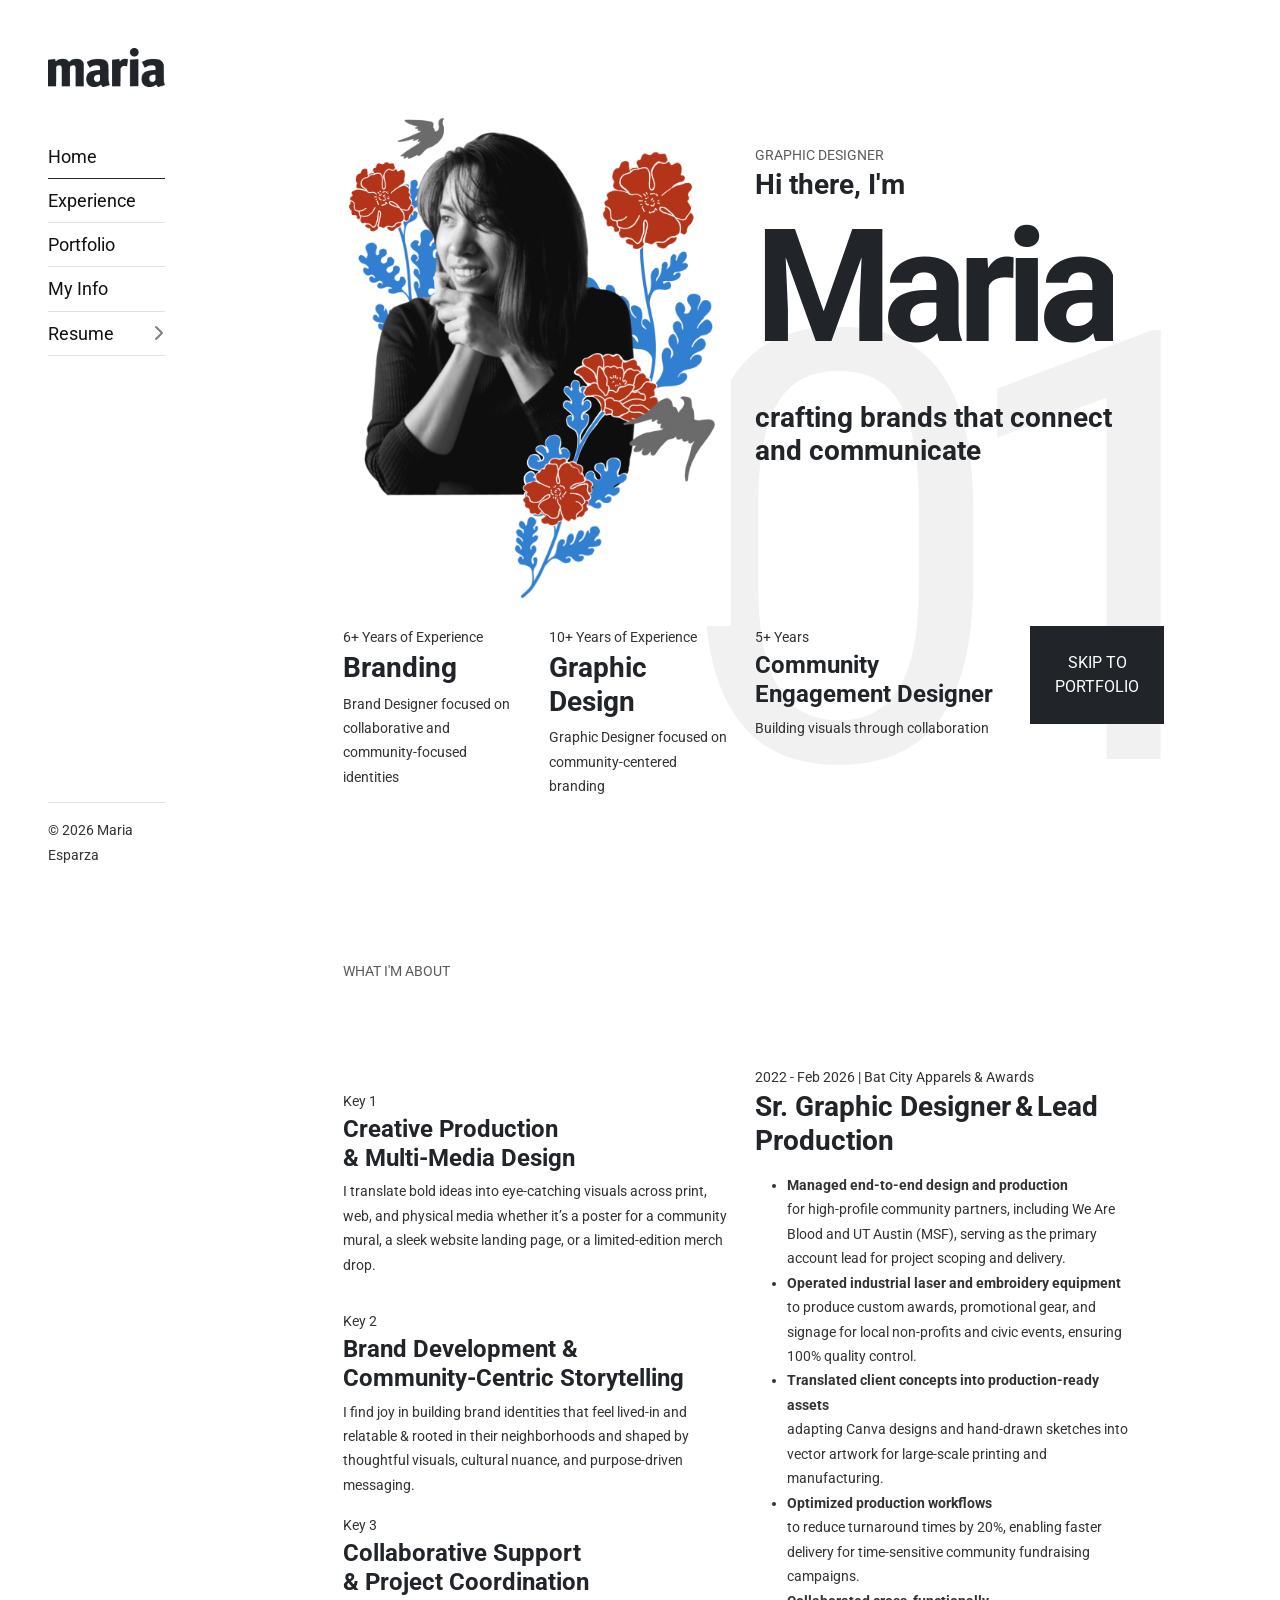
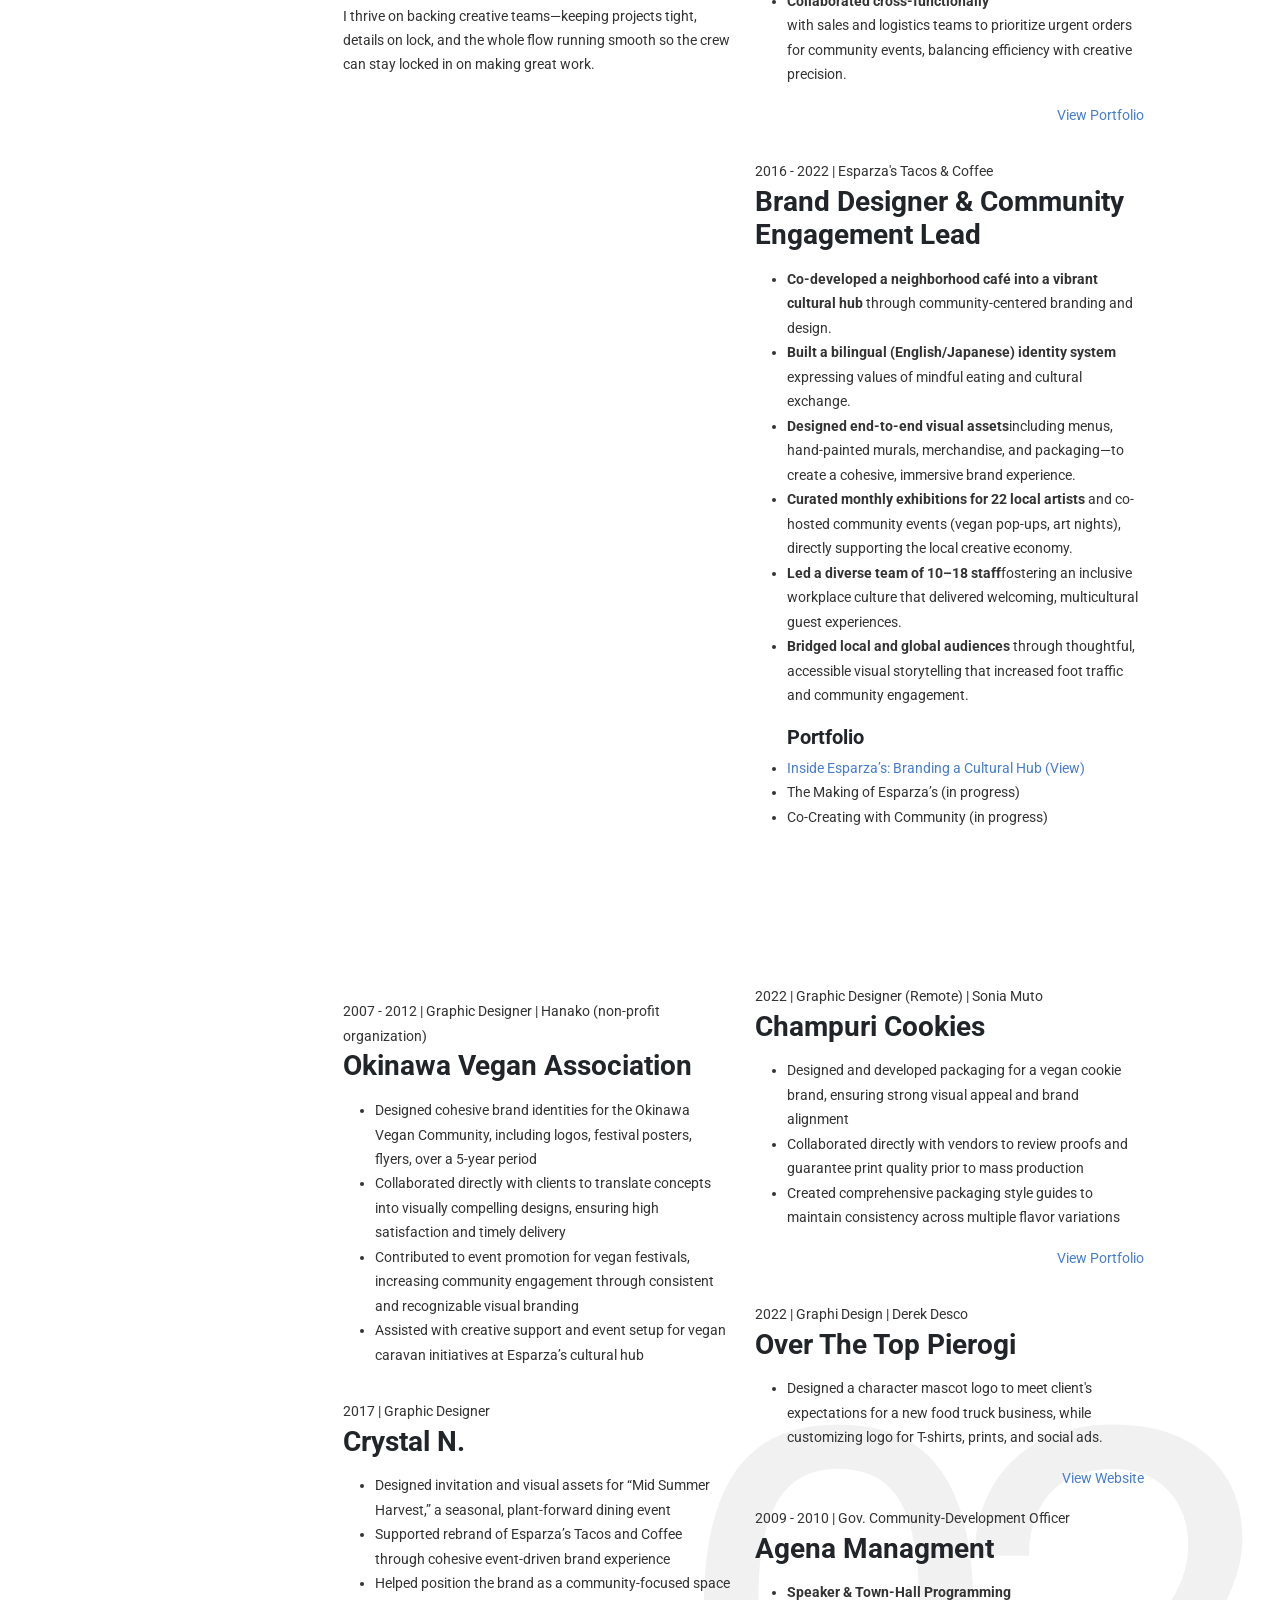
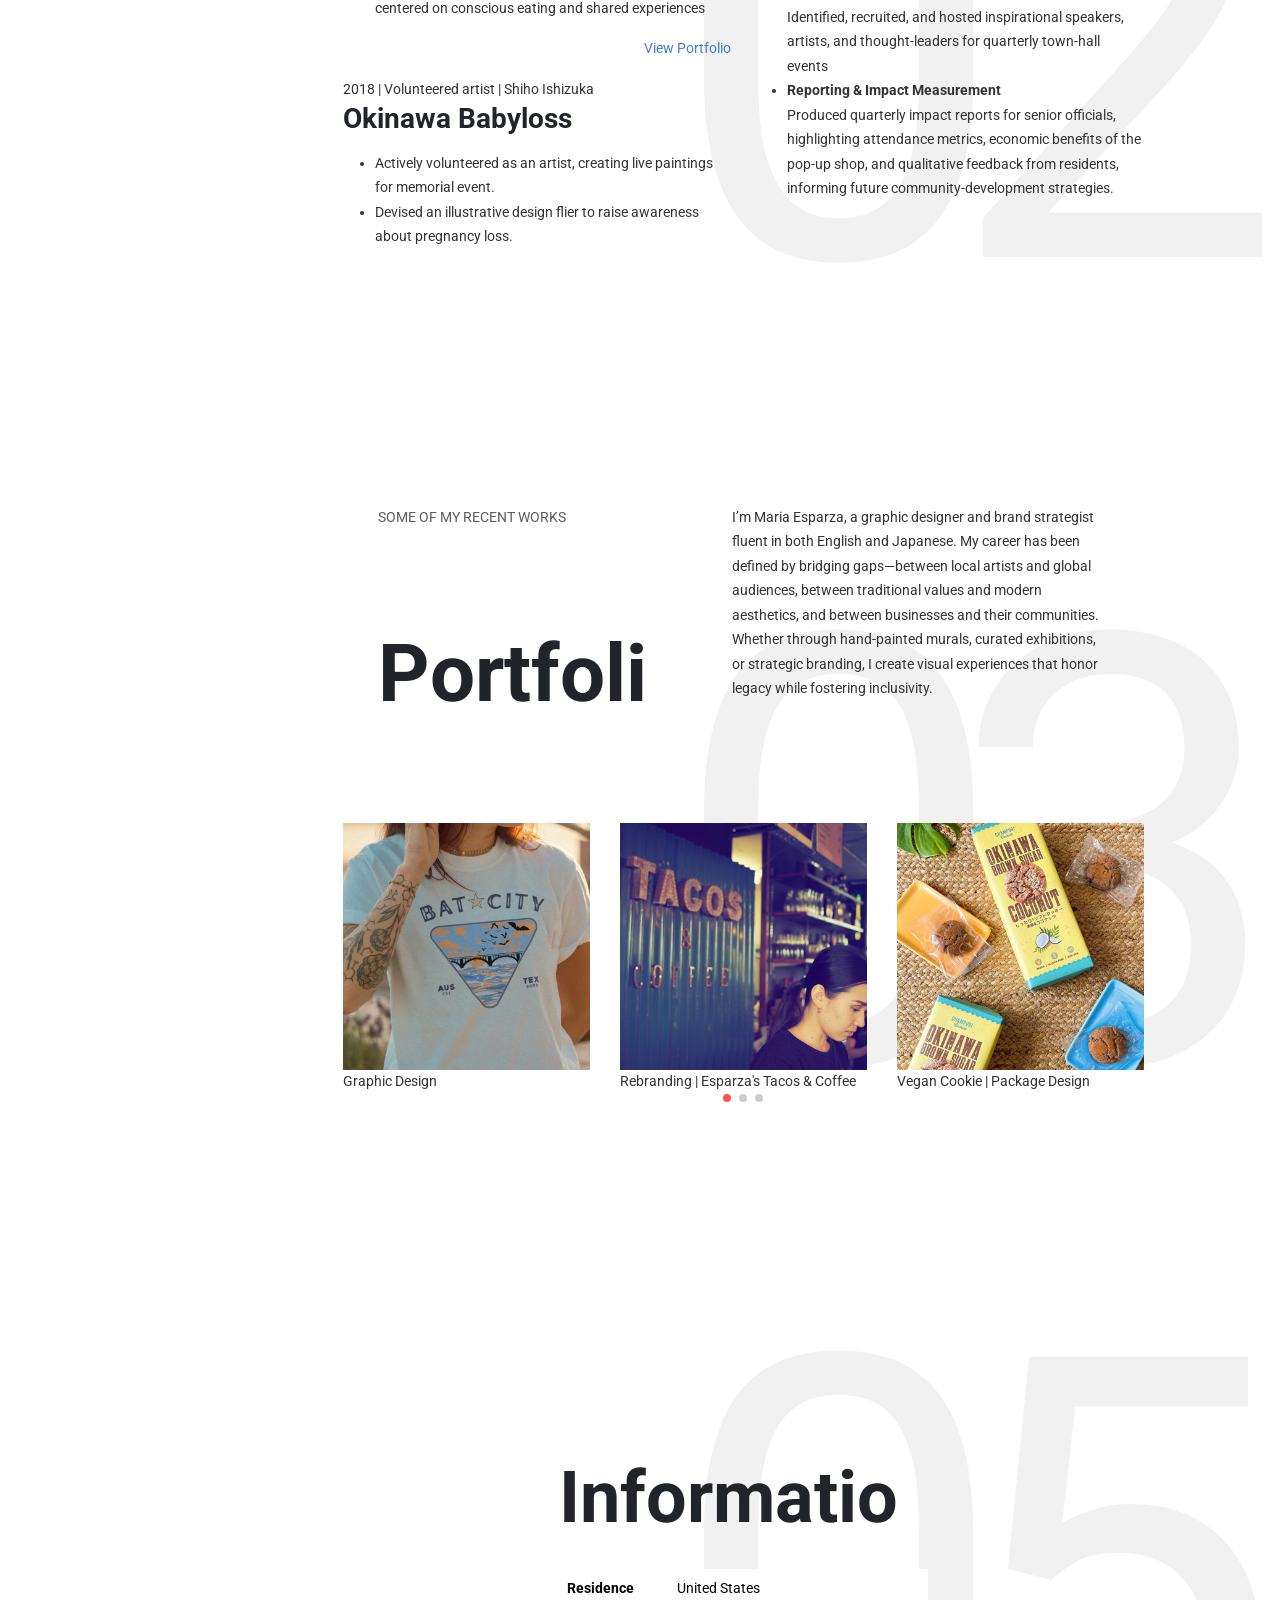
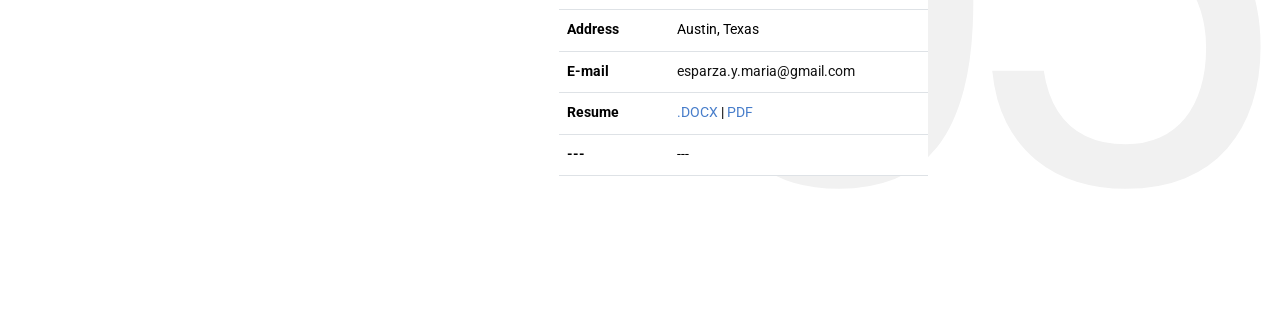
==== commit 47b11168: "Update index.html" ====
--- a/index.html
+++ b/index.html
@@ -190,10 +190,10 @@
                   <ul class="list-unstyled py-3">
 
                     <li>
-                      <a href="files/MariaGraphics-Resume.docx" download="MariaGraphics-Resume.docx">download (Word) </a>
+                      <a href="files/Maria_Esparza_Resume.docx" download="Maria_Esparza_Resume.docx">download (Word) </a>
                     </li>
                     <li>
-                      <a href="files/MariaGraphics-Resume.pdf" download="MariaGraphics-Resume.pdf">download (Pdf) </a>
+                      <a href="files/Maria_Esparza_Resume.pdf" download="Maria_Esparza_Resume.pdf">download (Pdf) </a>
                     </li>
 
             </ul>
@@ -285,7 +285,7 @@
                 <h2 class="display-4 txt-fx slide-up">Experiences</h2>
                 <div class="data-info py-3" data-aos="fade-up" data-aos-delay="200">
                   <span class="meta-date">2022 - Feb 2026 | Bat City Apparels & Awards</span>
-                  <h3 class="info-title"> Senior Graphic Designer & Production Specialist</h3>
+                  <h3 class="info-title"> Sr. Graphic Designer & Lead Production</h3>
                    <p><ul><li><b>Managed end-to-end design and production </b>
                     <br/>for high-profile community partners, including We Are Blood and UT Austin (MSF), serving as the primary account lead for project scoping and delivery.</li>
                          <li><b>Operated industrial laser and embroidery equipment </b>
@@ -501,7 +501,7 @@
                       </tr>
                                             <tr>
                         <th>Resume</th>
-                        <td><a href="files/MariaGraphics-Resume.docx" class="port-link">.DOCX</a> | <a href="files/MariaGraphics-Resume.pdf" class="port-link">PDF</a></td>
+                        <td><a href="files/Maria_Esparza_Resume.docx" class="port-link">.DOCX</a> | <a href="files/Maria_Esparza_Resume.pdf" class="port-link">PDF</a></td>
                       </tr>
                       <tr>
                         <th>---</th>
@@ -535,4 +535,4 @@
   <script src="js/script.js"></script>
 </body>
 
-</html>+</html>
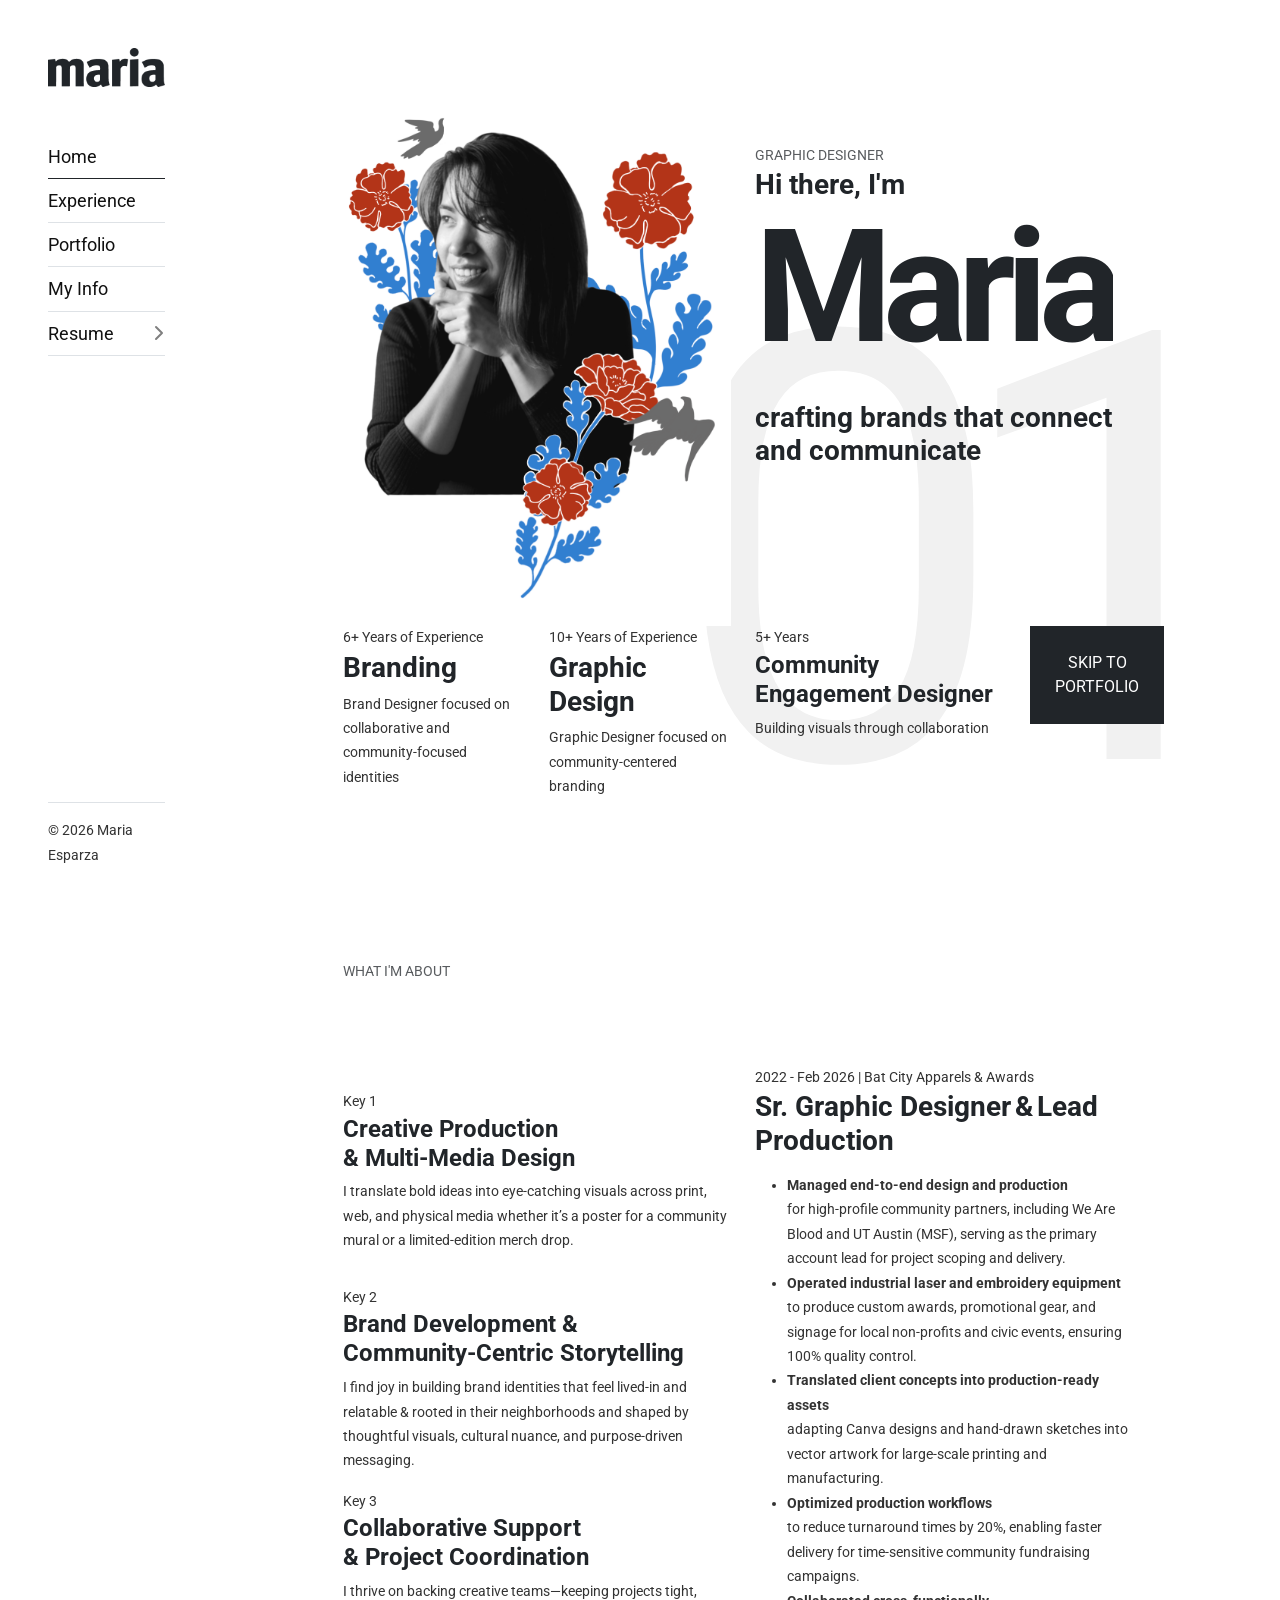
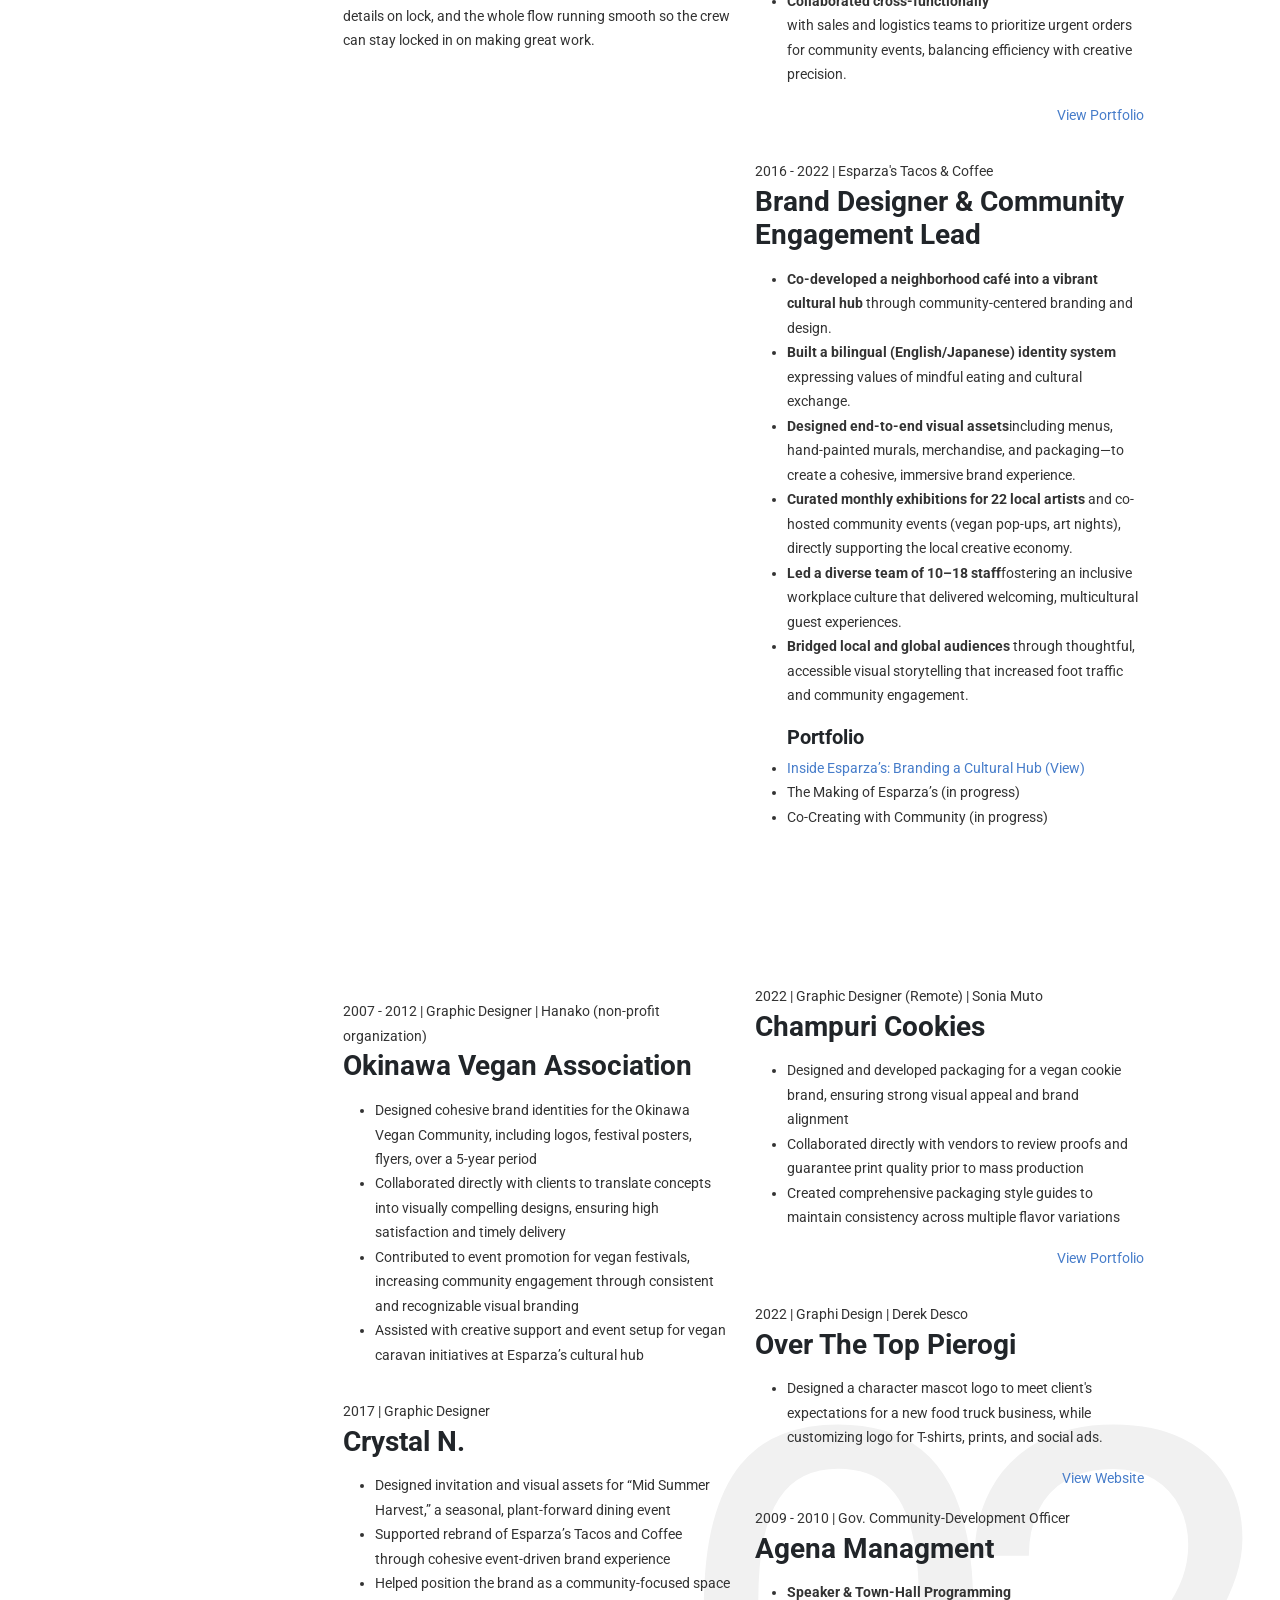
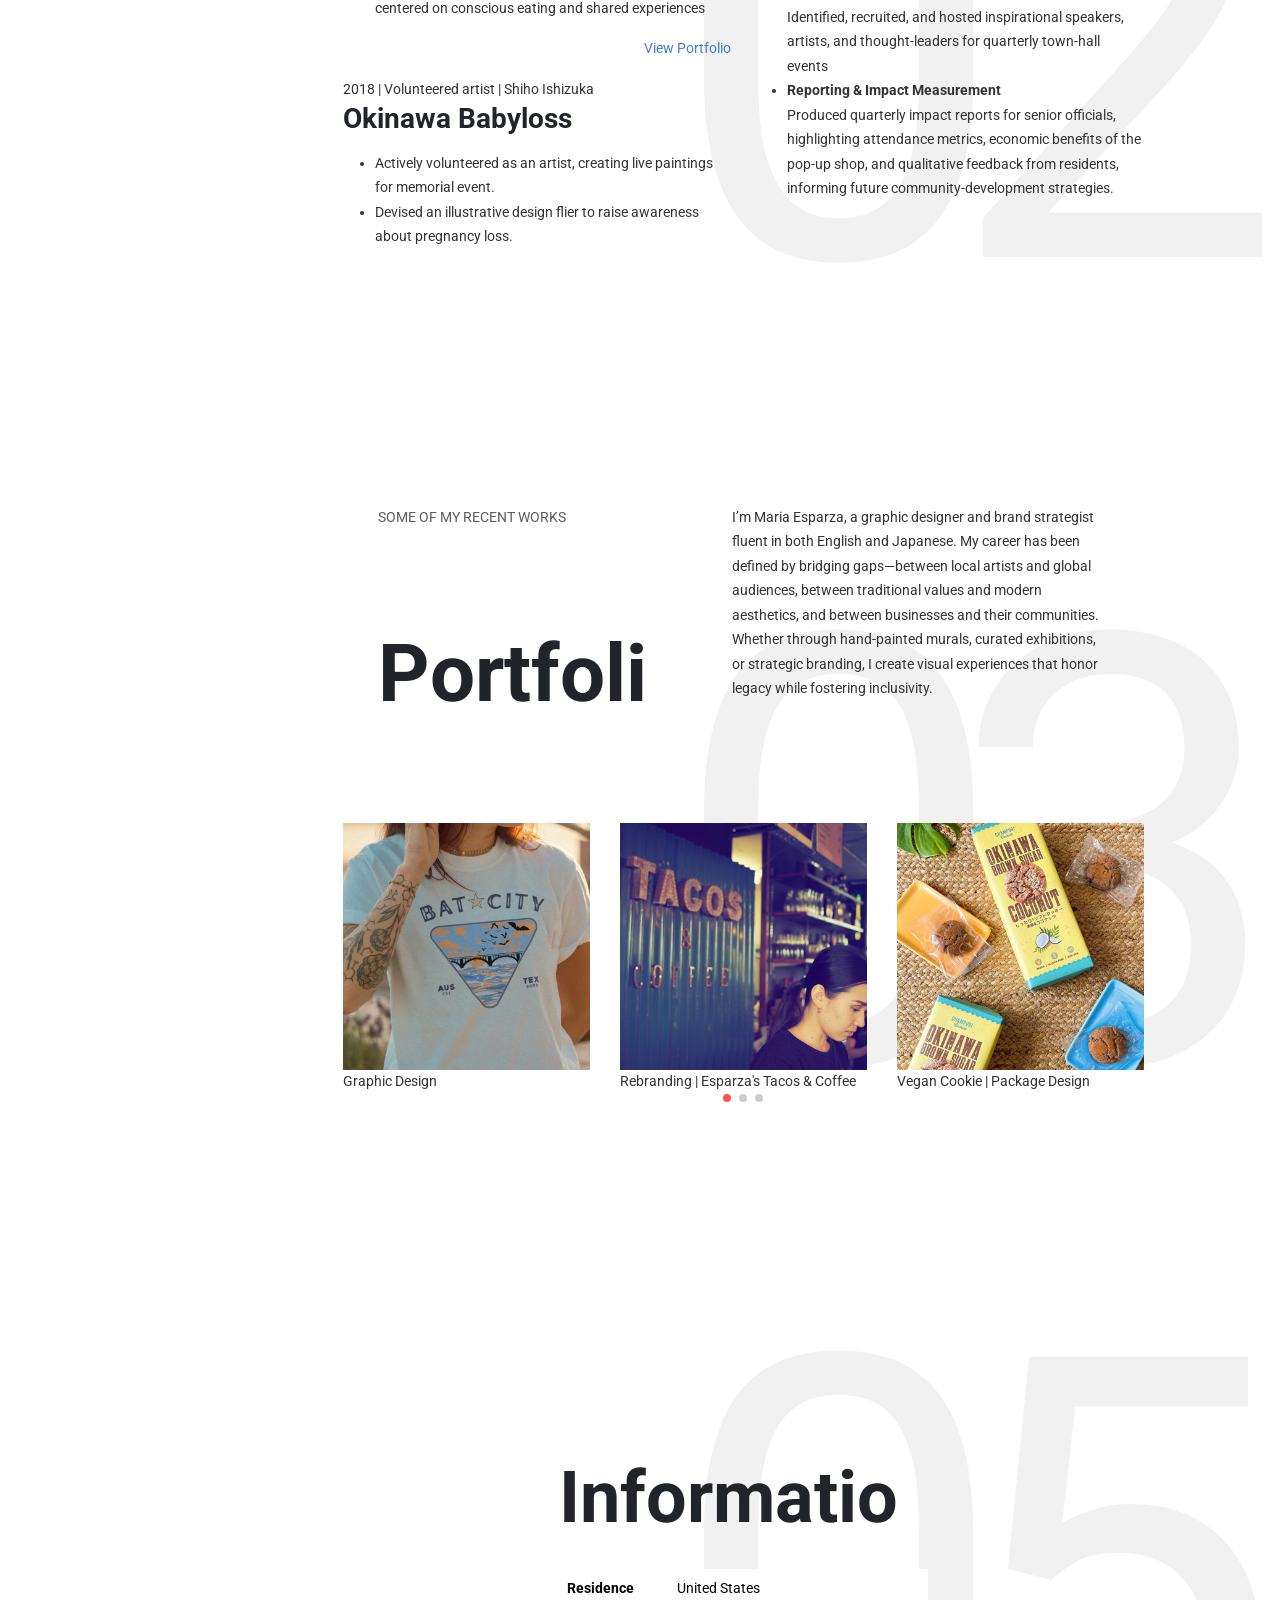
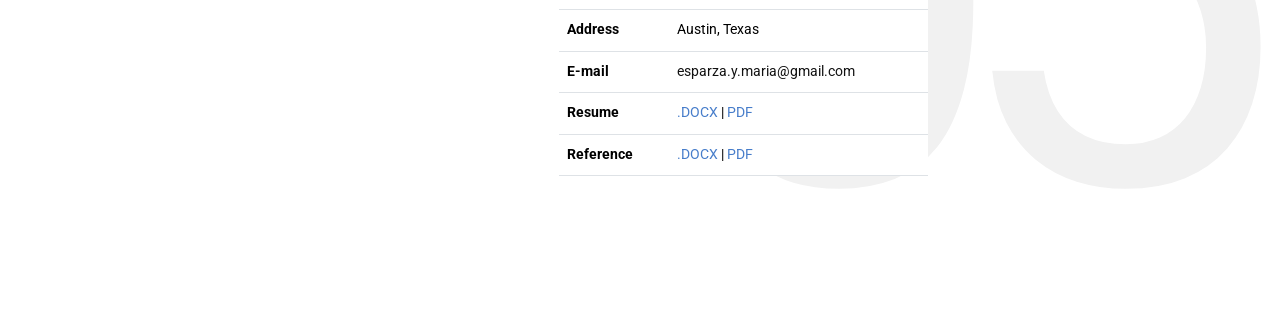
==== commit d401387e: "Add files via upload" ====
--- a/index.html
+++ b/index.html
@@ -266,7 +266,7 @@
                 <div class="data-info py-3" data-aos="fade-up">
                   <span class="meta-date">Key 1</span>
                   <h4 class="info-title">Creative Production <br/>& Multi‑Media Design</h4>
-                  <p>I translate bold ideas into eye‑catching visuals across print, web, and physical media whether it’s a poster for a community mural, a sleek website landing page, or a limited‑edition merch drop.</p>
+                  <p>I translate bold ideas into eye‑catching visuals across print, web, and physical media whether it’s a poster for a community mural or a limited‑edition merch drop.</p>
                 </div>
                 <div class="data-info" data-aos="fade-up" data-aos-delay="100">
                   <span class="meta-date">Key 2</span>
@@ -504,8 +504,8 @@
                         <td><a href="files/Maria_Esparza_Resume.docx" class="port-link">.DOCX</a> | <a href="files/Maria_Esparza_Resume.pdf" class="port-link">PDF</a></td>
                       </tr>
                       <tr>
-                        <th>---</th>
-                        <td>---</td>
+                        <th>Reference</th>
+                        <td><a href="files/Letter of Reccomendation.docx" class="port-link">.DOCX</a> | <a href="files/Letter of Reccomendation.pdf" class="port-link">PDF</a></td>
                       </tr>
                     </tbody>
                   </table>
@@ -535,4 +535,4 @@
   <script src="js/script.js"></script>
 </body>
 
-</html>
+</html>
